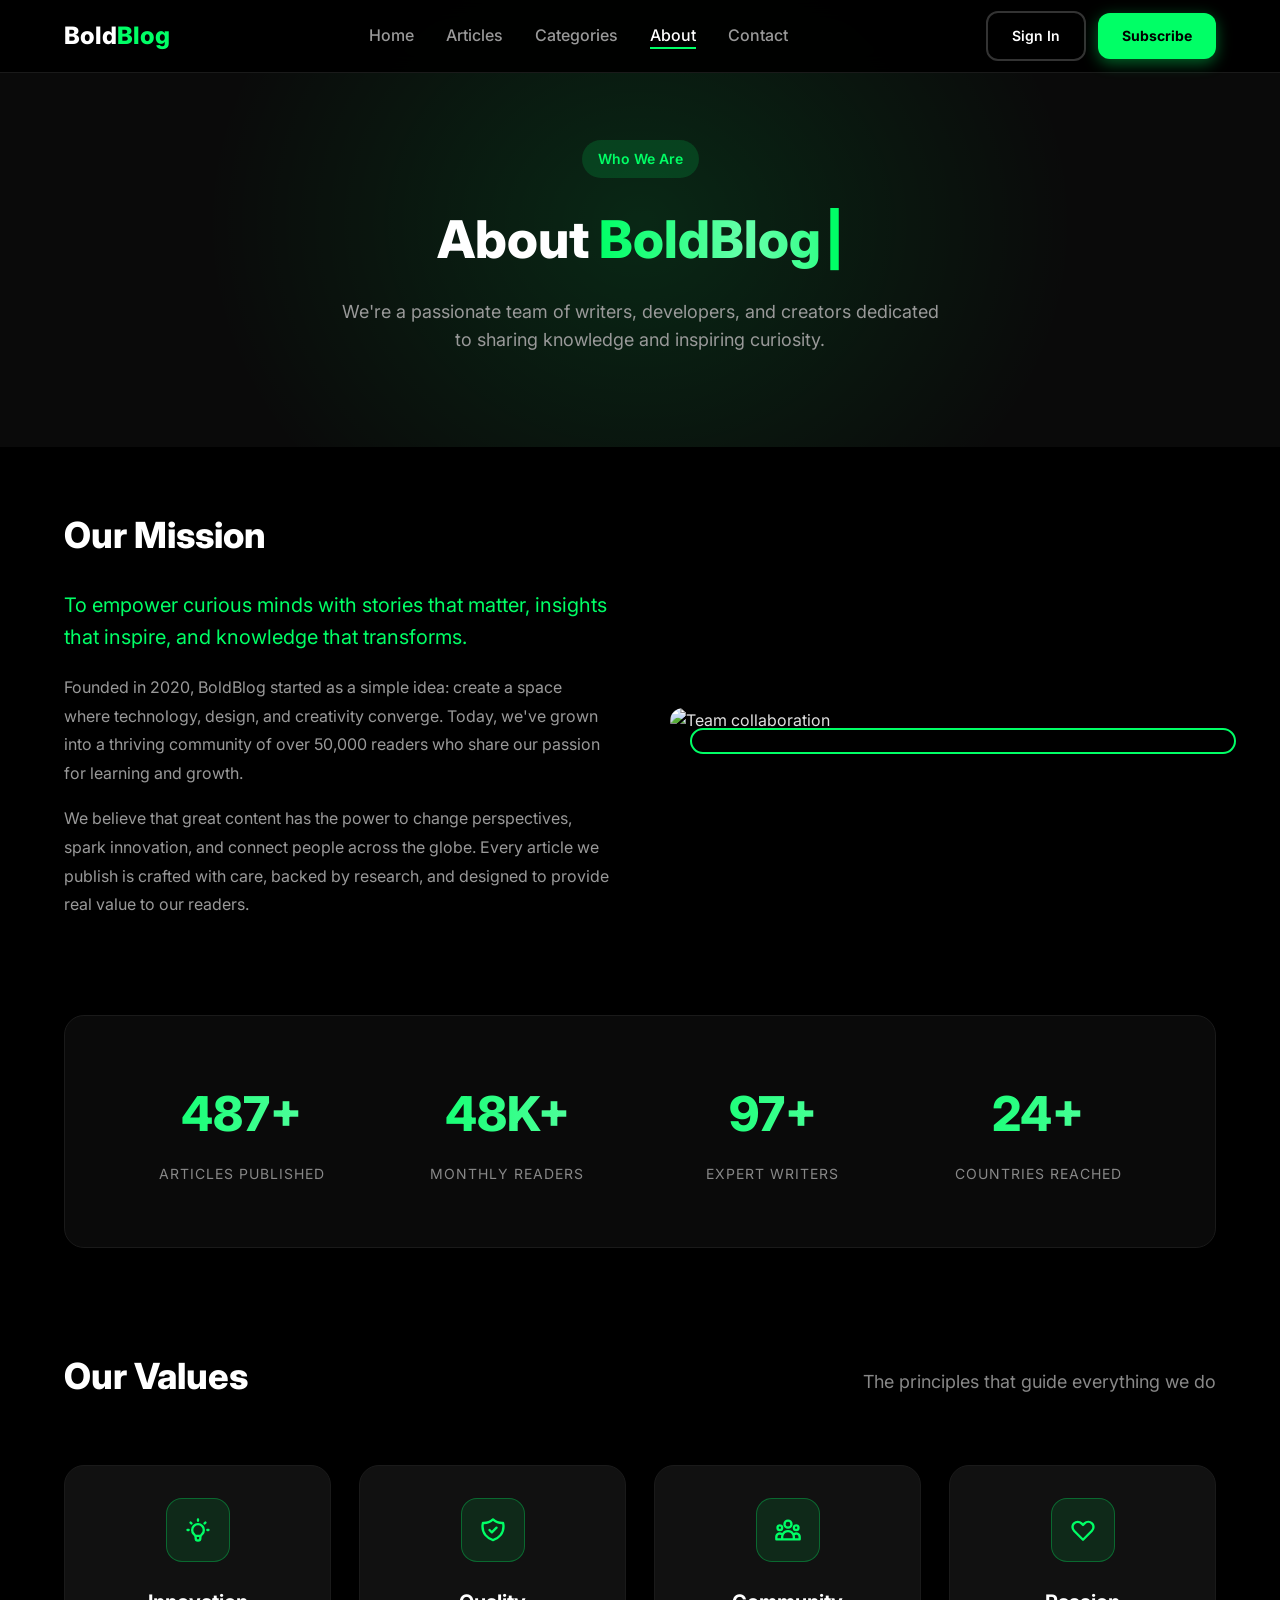
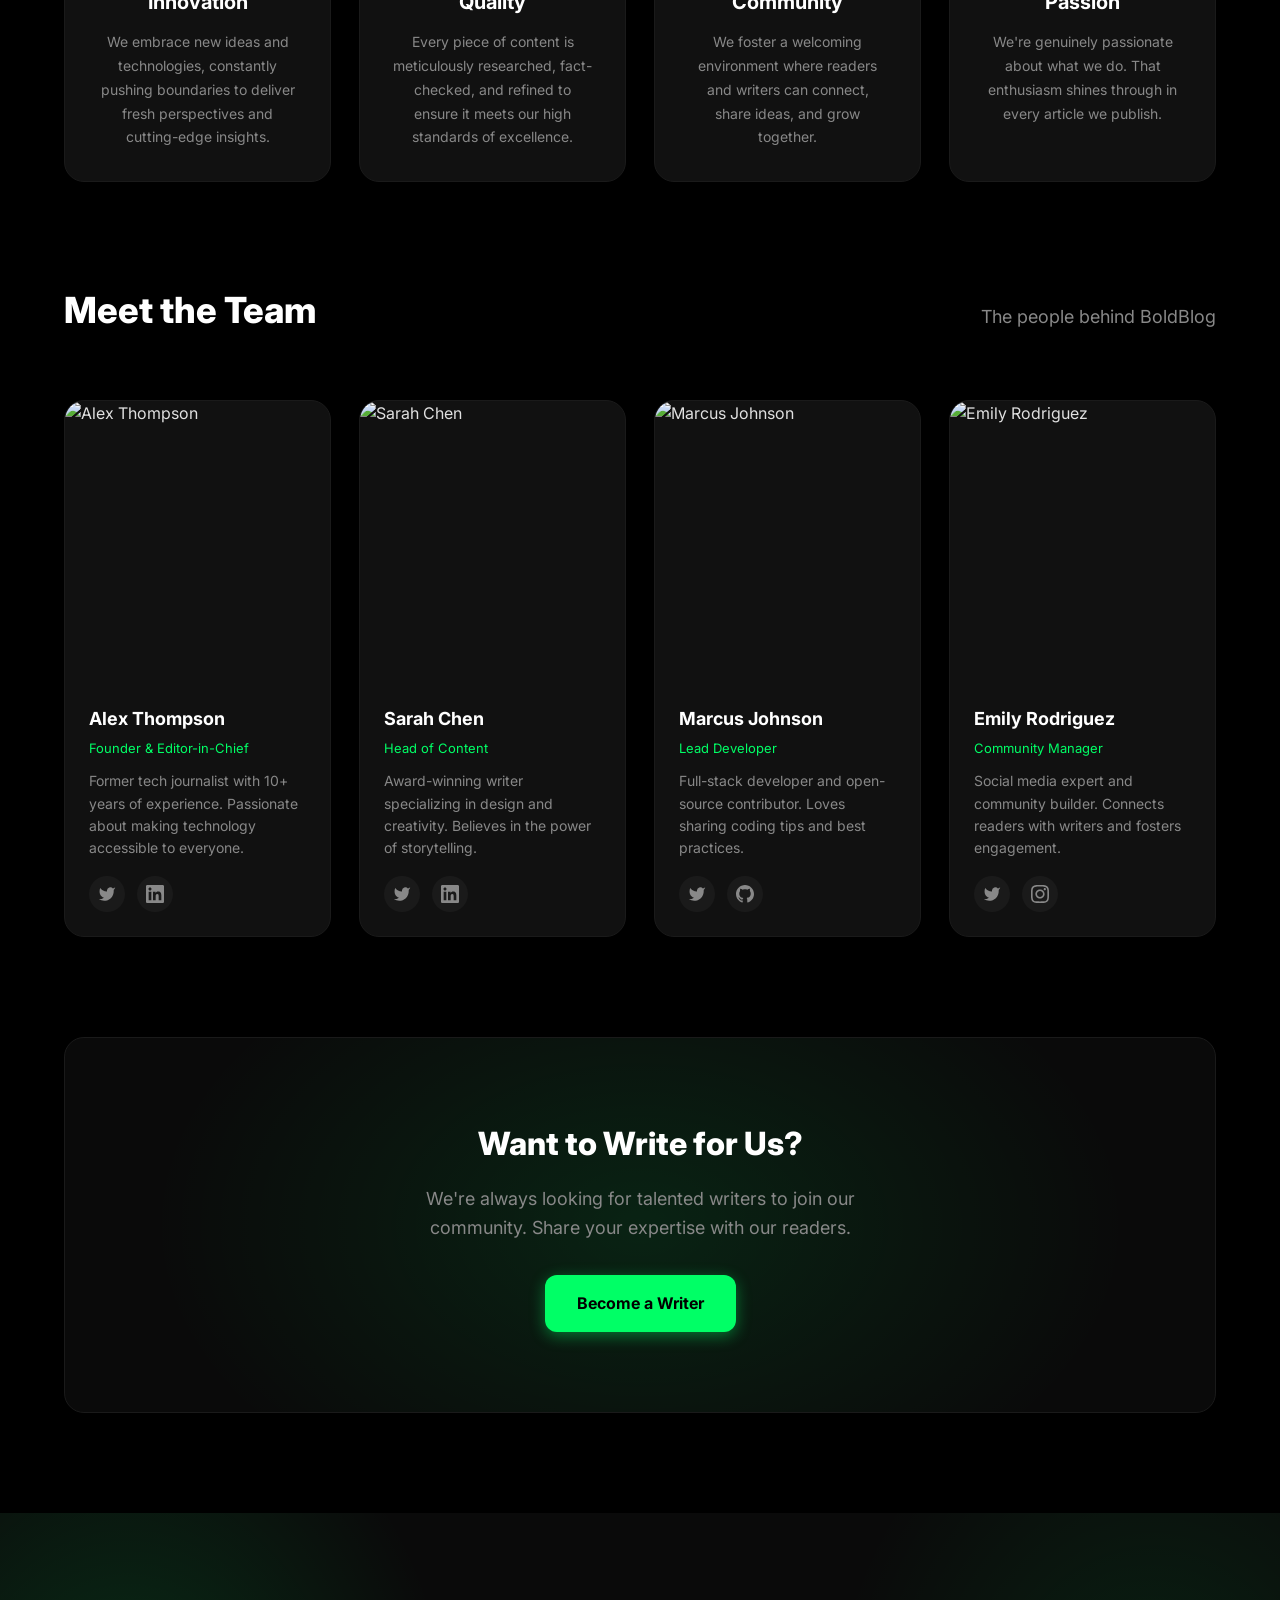
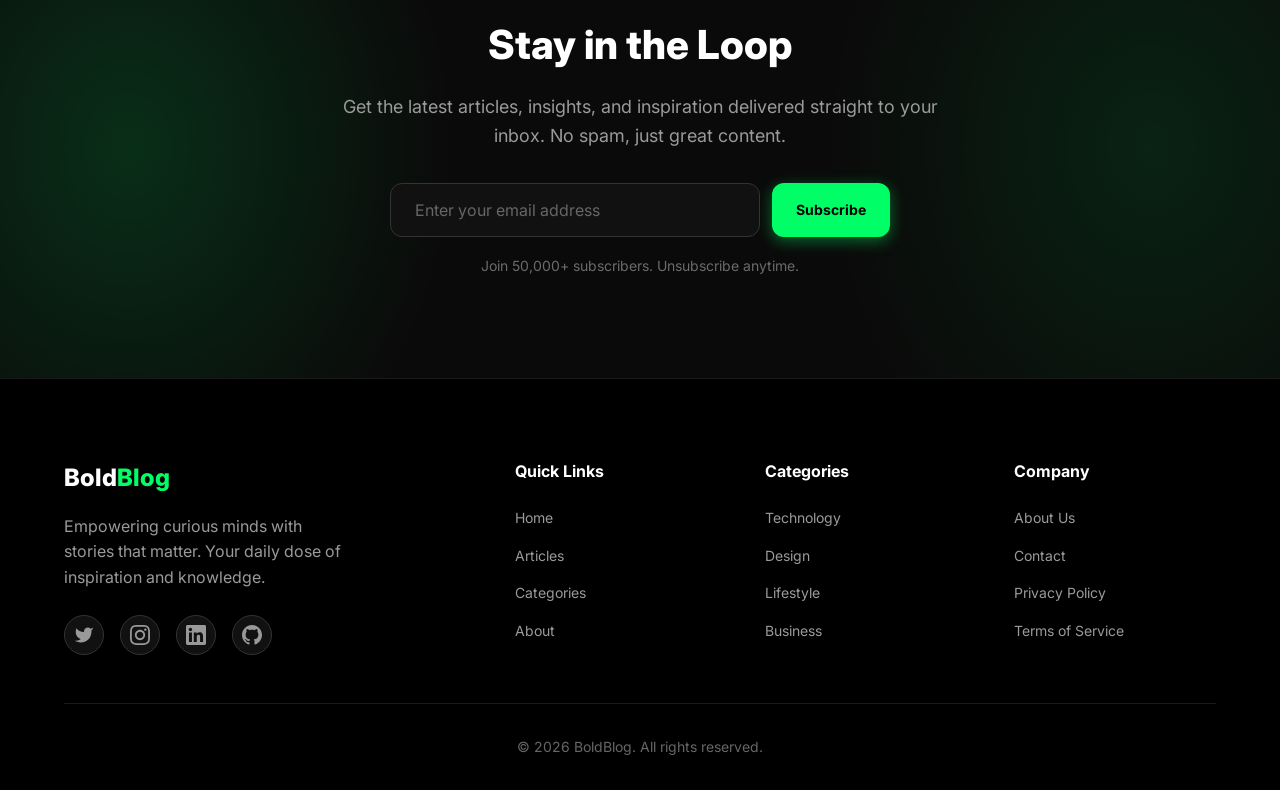
==== about.html @ eb32ea18 "Initial commit — BoldBlog website Co-Authored-By: Claude Sonnet 4.6 <noreply@anthropic.com>" ====
<!DOCTYPE html>
<html lang="en">
<head>
    <meta charset="UTF-8">
    <meta name="viewport" content="width=device-width, initial-scale=1.0">
    <link rel="icon" type="image/svg+xml" href="favicon.svg">
    <title>About Us - BoldBlog</title>
    <link rel="stylesheet" href="styles.css">
    <link href="https://fonts.googleapis.com/css2?family=Inter:wght@400;500;600;700;800&display=swap" rel="stylesheet">
</head>
<body>
    <!-- Navigation -->
    <nav class="navbar">
        <div class="nav-container">
            <a href="index.html" class="logo">Bold<span>Blog</span></a>
            <ul class="nav-links">
                <li><a href="index.html">Home</a></li>
                <li><a href="articles.html">Articles</a></li>
                <li><a href="categories.html">Categories</a></li>
                <li><a href="about.html" class="active">About</a></li>
                <li><a href="contact.html">Contact</a></li>
            </ul>
            <div class="nav-actions">
                <a href="signin.html" class="btn btn-outline">Sign In</a>
                <a href="subscribe.html" class="btn btn-primary">Subscribe</a>
            </div>
            <button class="mobile-menu-btn" aria-label="Toggle menu">
                <span></span>
                <span></span>
                <span></span>
            </button>
        </div>
    </nav>

    <!-- Page Header -->
    <header class="page-header">
        <div class="container">
            <span class="page-tag">Who We Are</span>
            <h1>About <span class="gradient-text">BoldBlog</span></h1>
            <p>We're a passionate team of writers, developers, and creators dedicated to sharing knowledge and inspiring curiosity.</p>
        </div>
    </header>

    <!-- About Section -->
    <section class="about-section">
        <div class="container">
            <!-- Mission Statement -->
            <div class="about-hero">
                <div class="about-hero-content">
                    <h2>Our Mission</h2>
                    <p class="lead">To empower curious minds with stories that matter, insights that inspire, and knowledge that transforms.</p>
                    <p>Founded in 2020, BoldBlog started as a simple idea: create a space where technology, design, and creativity converge. Today, we've grown into a thriving community of over 50,000 readers who share our passion for learning and growth.</p>
                    <p>We believe that great content has the power to change perspectives, spark innovation, and connect people across the globe. Every article we publish is crafted with care, backed by research, and designed to provide real value to our readers.</p>
                </div>
                <div class="about-hero-image">
                    <img src="https://images.unsplash.com/photo-1522071820081-009f0129c71c?w=600" alt="Team collaboration">
                    <div class="image-accent"></div>
                </div>
            </div>

            <!-- Stats -->
            <div class="about-stats">
                <div class="about-stat">
                    <span class="about-stat-number">500+</span>
                    <span class="about-stat-label">Articles Published</span>
                </div>
                <div class="about-stat">
                    <span class="about-stat-number">50K+</span>
                    <span class="about-stat-label">Monthly Readers</span>
                </div>
                <div class="about-stat">
                    <span class="about-stat-number">100+</span>
                    <span class="about-stat-label">Expert Writers</span>
                </div>
                <div class="about-stat">
                    <span class="about-stat-number">25+</span>
                    <span class="about-stat-label">Countries Reached</span>
                </div>
            </div>

            <!-- Values -->
            <div class="values-section">
                <div class="section-header centered">
                    <h2>Our Values</h2>
                    <p>The principles that guide everything we do</p>
                </div>
                <div class="values-grid">
                    <div class="value-card">
                        <div class="value-icon">
                            <svg width="28" height="28" fill="none" stroke="currentColor" viewBox="0 0 24 24">
                                <path stroke-linecap="round" stroke-linejoin="round" stroke-width="2" d="M9.663 17h4.673M12 3v1m6.364 1.636l-.707.707M21 12h-1M4 12H3m3.343-5.657l-.707-.707m2.828 9.9a5 5 0 117.072 0l-.548.547A3.374 3.374 0 0014 18.469V19a2 2 0 11-4 0v-.531c0-.895-.356-1.754-.988-2.386l-.548-.547z"/>
                            </svg>
                        </div>
                        <h3>Innovation</h3>
                        <p>We embrace new ideas and technologies, constantly pushing boundaries to deliver fresh perspectives and cutting-edge insights.</p>
                    </div>
                    <div class="value-card">
                        <div class="value-icon">
                            <svg width="28" height="28" fill="none" stroke="currentColor" viewBox="0 0 24 24">
                                <path stroke-linecap="round" stroke-linejoin="round" stroke-width="2" d="M9 12l2 2 4-4m5.618-4.016A11.955 11.955 0 0112 2.944a11.955 11.955 0 01-8.618 3.04A12.02 12.02 0 003 9c0 5.591 3.824 10.29 9 11.622 5.176-1.332 9-6.03 9-11.622 0-1.042-.133-2.052-.382-3.016z"/>
                            </svg>
                        </div>
                        <h3>Quality</h3>
                        <p>Every piece of content is meticulously researched, fact-checked, and refined to ensure it meets our high standards of excellence.</p>
                    </div>
                    <div class="value-card">
                        <div class="value-icon">
                            <svg width="28" height="28" fill="none" stroke="currentColor" viewBox="0 0 24 24">
                                <path stroke-linecap="round" stroke-linejoin="round" stroke-width="2" d="M17 20h5v-2a3 3 0 00-5.356-1.857M17 20H7m10 0v-2c0-.656-.126-1.283-.356-1.857M7 20H2v-2a3 3 0 015.356-1.857M7 20v-2c0-.656.126-1.283.356-1.857m0 0a5.002 5.002 0 019.288 0M15 7a3 3 0 11-6 0 3 3 0 016 0zm6 3a2 2 0 11-4 0 2 2 0 014 0zM7 10a2 2 0 11-4 0 2 2 0 014 0z"/>
                            </svg>
                        </div>
                        <h3>Community</h3>
                        <p>We foster a welcoming environment where readers and writers can connect, share ideas, and grow together.</p>
                    </div>
                    <div class="value-card">
                        <div class="value-icon">
                            <svg width="28" height="28" fill="none" stroke="currentColor" viewBox="0 0 24 24">
                                <path stroke-linecap="round" stroke-linejoin="round" stroke-width="2" d="M4.318 6.318a4.5 4.5 0 000 6.364L12 20.364l7.682-7.682a4.5 4.5 0 00-6.364-6.364L12 7.636l-1.318-1.318a4.5 4.5 0 00-6.364 0z"/>
                            </svg>
                        </div>
                        <h3>Passion</h3>
                        <p>We're genuinely passionate about what we do. That enthusiasm shines through in every article we publish.</p>
                    </div>
                </div>
            </div>

            <!-- Team Section -->
            <div class="team-section">
                <div class="section-header centered">
                    <h2>Meet the Team</h2>
                    <p>The people behind BoldBlog</p>
                </div>
                <div class="team-grid">
                    <div class="team-card">
                        <div class="team-image">
                            <img src="https://i.pravatar.cc/300?img=11" alt="Alex Thompson">
                        </div>
                        <div class="team-info">
                            <h3>Alex Thompson</h3>
                            <span class="team-role">Founder & Editor-in-Chief</span>
                            <p>Former tech journalist with 10+ years of experience. Passionate about making technology accessible to everyone.</p>
                            <div class="team-social">
                                <a href="#" aria-label="Twitter">
                                    <svg width="18" height="18" fill="currentColor" viewBox="0 0 24 24"><path d="M23 3a10.9 10.9 0 01-3.14 1.53 4.48 4.48 0 00-7.86 3v1A10.66 10.66 0 013 4s-4 9 5 13a11.64 11.64 0 01-7 2c9 5 20 0 20-11.5a4.5 4.5 0 00-.08-.83A7.72 7.72 0 0023 3z"/></svg>
                                </a>
                                <a href="#" aria-label="LinkedIn">
                                    <svg width="18" height="18" fill="currentColor" viewBox="0 0 24 24"><path d="M20.447 20.452h-3.554v-5.569c0-1.328-.027-3.037-1.852-3.037-1.853 0-2.136 1.445-2.136 2.939v5.667H9.351V9h3.414v1.561h.046c.477-.9 1.637-1.85 3.37-1.85 3.601 0 4.267 2.37 4.267 5.455v6.286zM5.337 7.433c-1.144 0-2.063-.926-2.063-2.065 0-1.138.92-2.063 2.063-2.063 1.14 0 2.064.925 2.064 2.063 0 1.139-.925 2.065-2.064 2.065zm1.782 13.019H3.555V9h3.564v11.452zM22.225 0H1.771C.792 0 0 .774 0 1.729v20.542C0 23.227.792 24 1.771 24h20.451C23.2 24 24 23.227 24 22.271V1.729C24 .774 23.2 0 22.222 0h.003z"/></svg>
                                </a>
                            </div>
                        </div>
                    </div>
                    <div class="team-card">
                        <div class="team-image">
                            <img src="https://i.pravatar.cc/300?img=5" alt="Sarah Chen">
                        </div>
                        <div class="team-info">
                            <h3>Sarah Chen</h3>
                            <span class="team-role">Head of Content</span>
                            <p>Award-winning writer specializing in design and creativity. Believes in the power of storytelling.</p>
                            <div class="team-social">
                                <a href="#" aria-label="Twitter">
                                    <svg width="18" height="18" fill="currentColor" viewBox="0 0 24 24"><path d="M23 3a10.9 10.9 0 01-3.14 1.53 4.48 4.48 0 00-7.86 3v1A10.66 10.66 0 013 4s-4 9 5 13a11.64 11.64 0 01-7 2c9 5 20 0 20-11.5a4.5 4.5 0 00-.08-.83A7.72 7.72 0 0023 3z"/></svg>
                                </a>
                                <a href="#" aria-label="LinkedIn">
                                    <svg width="18" height="18" fill="currentColor" viewBox="0 0 24 24"><path d="M20.447 20.452h-3.554v-5.569c0-1.328-.027-3.037-1.852-3.037-1.853 0-2.136 1.445-2.136 2.939v5.667H9.351V9h3.414v1.561h.046c.477-.9 1.637-1.85 3.37-1.85 3.601 0 4.267 2.37 4.267 5.455v6.286zM5.337 7.433c-1.144 0-2.063-.926-2.063-2.065 0-1.138.92-2.063 2.063-2.063 1.14 0 2.064.925 2.064 2.063 0 1.139-.925 2.065-2.064 2.065zm1.782 13.019H3.555V9h3.564v11.452zM22.225 0H1.771C.792 0 0 .774 0 1.729v20.542C0 23.227.792 24 1.771 24h20.451C23.2 24 24 23.227 24 22.271V1.729C24 .774 23.2 0 22.222 0h.003z"/></svg>
                                </a>
                            </div>
                        </div>
                    </div>
                    <div class="team-card">
                        <div class="team-image">
                            <img src="https://i.pravatar.cc/300?img=12" alt="Marcus Johnson">
                        </div>
                        <div class="team-info">
                            <h3>Marcus Johnson</h3>
                            <span class="team-role">Lead Developer</span>
                            <p>Full-stack developer and open-source contributor. Loves sharing coding tips and best practices.</p>
                            <div class="team-social">
                                <a href="#" aria-label="Twitter">
                                    <svg width="18" height="18" fill="currentColor" viewBox="0 0 24 24"><path d="M23 3a10.9 10.9 0 01-3.14 1.53 4.48 4.48 0 00-7.86 3v1A10.66 10.66 0 013 4s-4 9 5 13a11.64 11.64 0 01-7 2c9 5 20 0 20-11.5a4.5 4.5 0 00-.08-.83A7.72 7.72 0 0023 3z"/></svg>
                                </a>
                                <a href="#" aria-label="GitHub">
                                    <svg width="18" height="18" fill="currentColor" viewBox="0 0 24 24"><path d="M12 0c-6.626 0-12 5.373-12 12 0 5.302 3.438 9.8 8.207 11.387.599.111.793-.261.793-.577v-2.234c-3.338.726-4.033-1.416-4.033-1.416-.546-1.387-1.333-1.756-1.333-1.756-1.089-.745.083-.729.083-.729 1.205.084 1.839 1.237 1.839 1.237 1.07 1.834 2.807 1.304 3.492.997.107-.775.418-1.305.762-1.604-2.665-.305-5.467-1.334-5.467-5.931 0-1.311.469-2.381 1.236-3.221-.124-.303-.535-1.524.117-3.176 0 0 1.008-.322 3.301 1.23.957-.266 1.983-.399 3.003-.404 1.02.005 2.047.138 3.006.404 2.291-1.552 3.297-1.23 3.297-1.23.653 1.653.242 2.874.118 3.176.77.84 1.235 1.911 1.235 3.221 0 4.609-2.807 5.624-5.479 5.921.43.372.823 1.102.823 2.222v3.293c0 .319.192.694.801.576 4.765-1.589 8.199-6.086 8.199-11.386 0-6.627-5.373-12-12-12z"/></svg>
                                </a>
                            </div>
                        </div>
                    </div>
                    <div class="team-card">
                        <div class="team-image">
                            <img src="https://i.pravatar.cc/300?img=9" alt="Emily Rodriguez">
                        </div>
                        <div class="team-info">
                            <h3>Emily Rodriguez</h3>
                            <span class="team-role">Community Manager</span>
                            <p>Social media expert and community builder. Connects readers with writers and fosters engagement.</p>
                            <div class="team-social">
                                <a href="#" aria-label="Twitter">
                                    <svg width="18" height="18" fill="currentColor" viewBox="0 0 24 24"><path d="M23 3a10.9 10.9 0 01-3.14 1.53 4.48 4.48 0 00-7.86 3v1A10.66 10.66 0 013 4s-4 9 5 13a11.64 11.64 0 01-7 2c9 5 20 0 20-11.5a4.5 4.5 0 00-.08-.83A7.72 7.72 0 0023 3z"/></svg>
                                </a>
                                <a href="#" aria-label="Instagram">
                                    <svg width="18" height="18" fill="currentColor" viewBox="0 0 24 24"><path d="M12 2.163c3.204 0 3.584.012 4.85.07 3.252.148 4.771 1.691 4.919 4.919.058 1.265.069 1.645.069 4.849 0 3.205-.012 3.584-.069 4.849-.149 3.225-1.664 4.771-4.919 4.919-1.266.058-1.644.07-4.85.07-3.204 0-3.584-.012-4.849-.07-3.26-.149-4.771-1.699-4.919-4.92-.058-1.265-.07-1.644-.07-4.849 0-3.204.013-3.583.07-4.849.149-3.227 1.664-4.771 4.919-4.919 1.266-.057 1.645-.069 4.849-.069zm0-2.163c-3.259 0-3.667.014-4.947.072-4.358.2-6.78 2.618-6.98 6.98-.059 1.281-.073 1.689-.073 4.948 0 3.259.014 3.668.072 4.948.2 4.358 2.618 6.78 6.98 6.98 1.281.058 1.689.072 4.948.072 3.259 0 3.668-.014 4.948-.072 4.354-.2 6.782-2.618 6.979-6.98.059-1.28.073-1.689.073-4.948 0-3.259-.014-3.667-.072-4.947-.196-4.354-2.617-6.78-6.979-6.98-1.281-.059-1.69-.073-4.949-.073zm0 5.838c-3.403 0-6.162 2.759-6.162 6.162s2.759 6.163 6.162 6.163 6.162-2.759 6.162-6.163c0-3.403-2.759-6.162-6.162-6.162zm0 10.162c-2.209 0-4-1.79-4-4 0-2.209 1.791-4 4-4s4 1.791 4 4c0 2.21-1.791 4-4 4zm6.406-11.845c-.796 0-1.441.645-1.441 1.44s.645 1.44 1.441 1.44c.795 0 1.439-.645 1.439-1.44s-.644-1.44-1.439-1.44z"/></svg>
                                </a>
                            </div>
                        </div>
                    </div>
                </div>
            </div>

            <!-- CTA Section -->
            <div class="about-cta">
                <h2>Want to Write for Us?</h2>
                <p>We're always looking for talented writers to join our community. Share your expertise with our readers.</p>
                <a href="#" class="btn btn-primary btn-large">Become a Writer</a>
            </div>
        </div>
    </section>

    <!-- Newsletter Section -->
    <section class="newsletter-section">
        <div class="container">
            <div class="newsletter-content">
                <h2>Stay in the Loop</h2>
                <p>Get the latest articles, insights, and inspiration delivered straight to your inbox. No spam, just great content.</p>
                <form class="newsletter-form" id="newsletter-form">
                    <input type="email" placeholder="Enter your email address" required>
                    <button type="submit" class="btn btn-primary">Subscribe</button>
                </form>
                <span class="newsletter-note">Join 50,000+ subscribers. Unsubscribe anytime.</span>
            </div>
        </div>
    </section>

    <!-- Footer -->
    <footer class="footer">
        <div class="container">
            <div class="footer-grid">
                <div class="footer-brand">
                    <a href="index.html" class="logo">Bold<span>Blog</span></a>
                    <p>Empowering curious minds with stories that matter. Your daily dose of inspiration and knowledge.</p>
                    <div class="social-links">
                        <a href="#" aria-label="Twitter">
                            <svg width="20" height="20" fill="currentColor" viewBox="0 0 24 24"><path d="M23 3a10.9 10.9 0 01-3.14 1.53 4.48 4.48 0 00-7.86 3v1A10.66 10.66 0 013 4s-4 9 5 13a11.64 11.64 0 01-7 2c9 5 20 0 20-11.5a4.5 4.5 0 00-.08-.83A7.72 7.72 0 0023 3z"/></svg>
                        </a>
                        <a href="#" aria-label="Instagram">
                            <svg width="20" height="20" fill="currentColor" viewBox="0 0 24 24"><path d="M12 2.163c3.204 0 3.584.012 4.85.07 3.252.148 4.771 1.691 4.919 4.919.058 1.265.069 1.645.069 4.849 0 3.205-.012 3.584-.069 4.849-.149 3.225-1.664 4.771-4.919 4.919-1.266.058-1.644.07-4.85.07-3.204 0-3.584-.012-4.849-.07-3.26-.149-4.771-1.699-4.919-4.92-.058-1.265-.07-1.644-.07-4.849 0-3.204.013-3.583.07-4.849.149-3.227 1.664-4.771 4.919-4.919 1.266-.057 1.645-.069 4.849-.069zm0-2.163c-3.259 0-3.667.014-4.947.072-4.358.2-6.78 2.618-6.98 6.98-.059 1.281-.073 1.689-.073 4.948 0 3.259.014 3.668.072 4.948.2 4.358 2.618 6.78 6.98 6.98 1.281.058 1.689.072 4.948.072 3.259 0 3.668-.014 4.948-.072 4.354-.2 6.782-2.618 6.979-6.98.059-1.28.073-1.689.073-4.948 0-3.259-.014-3.667-.072-4.947-.196-4.354-2.617-6.78-6.979-6.98-1.281-.059-1.69-.073-4.949-.073zm0 5.838c-3.403 0-6.162 2.759-6.162 6.162s2.759 6.163 6.162 6.163 6.162-2.759 6.162-6.163c0-3.403-2.759-6.162-6.162-6.162zm0 10.162c-2.209 0-4-1.79-4-4 0-2.209 1.791-4 4-4s4 1.791 4 4c0 2.21-1.791 4-4 4zm6.406-11.845c-.796 0-1.441.645-1.441 1.44s.645 1.44 1.441 1.44c.795 0 1.439-.645 1.439-1.44s-.644-1.44-1.439-1.44z"/></svg>
                        </a>
                        <a href="#" aria-label="LinkedIn">
                            <svg width="20" height="20" fill="currentColor" viewBox="0 0 24 24"><path d="M20.447 20.452h-3.554v-5.569c0-1.328-.027-3.037-1.852-3.037-1.853 0-2.136 1.445-2.136 2.939v5.667H9.351V9h3.414v1.561h.046c.477-.9 1.637-1.85 3.37-1.85 3.601 0 4.267 2.37 4.267 5.455v6.286zM5.337 7.433c-1.144 0-2.063-.926-2.063-2.065 0-1.138.92-2.063 2.063-2.063 1.14 0 2.064.925 2.064 2.063 0 1.139-.925 2.065-2.064 2.065zm1.782 13.019H3.555V9h3.564v11.452zM22.225 0H1.771C.792 0 0 .774 0 1.729v20.542C0 23.227.792 24 1.771 24h20.451C23.2 24 24 23.227 24 22.271V1.729C24 .774 23.2 0 22.222 0h.003z"/></svg>
                        </a>
                        <a href="#" aria-label="GitHub">
                            <svg width="20" height="20" fill="currentColor" viewBox="0 0 24 24"><path d="M12 0c-6.626 0-12 5.373-12 12 0 5.302 3.438 9.8 8.207 11.387.599.111.793-.261.793-.577v-2.234c-3.338.726-4.033-1.416-4.033-1.416-.546-1.387-1.333-1.756-1.333-1.756-1.089-.745.083-.729.083-.729 1.205.084 1.839 1.237 1.839 1.237 1.07 1.834 2.807 1.304 3.492.997.107-.775.418-1.305.762-1.604-2.665-.305-5.467-1.334-5.467-5.931 0-1.311.469-2.381 1.236-3.221-.124-.303-.535-1.524.117-3.176 0 0 1.008-.322 3.301 1.23.957-.266 1.983-.399 3.003-.404 1.02.005 2.047.138 3.006.404 2.291-1.552 3.297-1.23 3.297-1.23.653 1.653.242 2.874.118 3.176.77.84 1.235 1.911 1.235 3.221 0 4.609-2.807 5.624-5.479 5.921.43.372.823 1.102.823 2.222v3.293c0 .319.192.694.801.576 4.765-1.589 8.199-6.086 8.199-11.386 0-6.627-5.373-12-12-12z"/></svg>
                        </a>
                    </div>
                </div>
                <div class="footer-links">
                    <h4>Quick Links</h4>
                    <ul>
                        <li><a href="index.html">Home</a></li>
                        <li><a href="articles.html">Articles</a></li>
                        <li><a href="categories.html">Categories</a></li>
                        <li><a href="about.html">About</a></li>
                    </ul>
                </div>
                <div class="footer-links">
                    <h4>Categories</h4>
                    <ul>
                        <li><a href="articles.html?category=technology">Technology</a></li>
                        <li><a href="articles.html?category=design">Design</a></li>
                        <li><a href="articles.html?category=lifestyle">Lifestyle</a></li>
                        <li><a href="articles.html?category=business">Business</a></li>
                    </ul>
                </div>
                <div class="footer-links">
                    <h4>Company</h4>
                    <ul>
                        <li><a href="about.html">About Us</a></li>
                        <li><a href="contact.html">Contact</a></li>
                        <li><a href="#">Privacy Policy</a></li>
                        <li><a href="#">Terms of Service</a></li>
                    </ul>
                </div>
            </div>
            <div class="footer-bottom">
                <p>&copy; 2026 BoldBlog. All rights reserved.</p>
            </div>
        </div>
    </footer>

    <script src="script.js"></script>
</body>
</html>
---- styles.css ----
/* ============================================
   CSS Variables & Reset
   ============================================ */
:root {
    --primary: #00ff66;
    --primary-dark: #00cc52;
    --primary-light: #66ffaa;
    --secondary: #00ff66;
    --accent: #00ff66;
    --dark: #000000;
    --dark-light: #0a0a0a;
    --gray-900: #111111;
    --gray-800: #1a1a1a;
    --gray-700: #2a2a2a;
    --gray-600: #3a3a3a;
    --gray-500: #6b6b6b;
    --gray-400: #9a9a9a;
    --gray-300: #cccccc;
    --gray-200: #e5e5e5;
    --gray-100: #0d0d0d;
    --white: #ffffff;
    --gradient: linear-gradient(135deg, var(--primary) 0%, #00cc52 100%);
    --gradient-text: linear-gradient(135deg, #00ff66 0%, #66ffaa 50%, #00ff66 100%);
    --shadow-sm: 0 1px 2px 0 rgb(0 0 0 / 0.05);
    --shadow: 0 4px 6px -1px rgb(0 0 0 / 0.1);
    --shadow-md: 0 10px 15px -3px rgb(0 0 0 / 0.1);
    --shadow-lg: 0 20px 25px -5px rgb(0 0 0 / 0.1);
    --shadow-xl: 0 25px 50px -12px rgb(0 0 0 / 0.25);
    --radius: 12px;
    --radius-lg: 20px;
    --transition: all 0.3s ease;
}

* {
    margin: 0;
    padding: 0;
    box-sizing: border-box;
}

html {
    scroll-behavior: smooth;
}

body {
    font-family: 'Inter', -apple-system, BlinkMacSystemFont, 'Segoe UI', Roboto, sans-serif;
    background-color: #000000;
    color: #e0e0e0;
    line-height: 1.6;
    overflow-x: hidden;
}

a {
    text-decoration: none;
    color: inherit;
    transition: var(--transition);
}

ul {
    list-style: none;
}

img {
    max-width: 100%;
    height: auto;
    display: block;
}

.container {
    max-width: 1200px;
    margin: 0 auto;
    padding: 0 24px;
}

/* ============================================
   Buttons
   ============================================ */
.btn {
    display: inline-flex;
    align-items: center;
    justify-content: center;
    gap: 8px;
    padding: 12px 24px;
    font-size: 14px;
    font-weight: 600;
    border-radius: var(--radius);
    border: none;
    cursor: pointer;
    transition: var(--transition);
    font-family: inherit;
}

.btn-primary {
    background: #00ff66;
    color: #000000;
    font-weight: 700;
    box-shadow: 0 4px 15px rgba(0, 255, 102, 0.4);
}

.btn-primary:hover {
    transform: translateY(-2px);
    box-shadow: 0 6px 25px rgba(0, 255, 102, 0.6);
    background: #33ff85;
}

.btn-outline {
    background: transparent;
    color: #ffffff;
    border: 2px solid #333333;
}

.btn-outline:hover {
    border-color: #00ff66;
    color: #00ff66;
    background: rgba(0, 255, 102, 0.1);
}

.btn-large {
    padding: 16px 32px;
    font-size: 16px;
}

/* ============================================
   Navigation
   ============================================ */
.navbar {
    position: fixed;
    top: 0;
    left: 0;
    right: 0;
    z-index: 1000;
    background: rgba(0, 0, 0, 0.95);
    backdrop-filter: blur(10px);
    border-bottom: 1px solid #1a1a1a;
    transition: var(--transition);
}

.navbar.scrolled {
    box-shadow: var(--shadow-md);
}

.nav-container {
    max-width: 1200px;
    margin: 0 auto;
    padding: 0 24px;
    display: flex;
    align-items: center;
    justify-content: space-between;
    height: 72px;
}

.logo {
    font-size: 24px;
    font-weight: 800;
    color: #ffffff;
}

.logo span {
    color: #00ff66;
    -webkit-text-fill-color: #00ff66;
}

.nav-links {
    display: flex;
    align-items: center;
    gap: 32px;
}

.nav-links a {
    font-weight: 500;
    color: #999999;
    position: relative;
}

.nav-links a::after {
    content: '';
    position: absolute;
    bottom: -4px;
    left: 0;
    width: 0;
    height: 2px;
    background: #00ff66;
    transition: var(--transition);
}

.nav-links a:hover,
.nav-links a.active {
    color: #ffffff;
}

.nav-links a:hover::after,
.nav-links a.active::after {
    width: 100%;
}

.nav-actions {
    display: flex;
    align-items: center;
    gap: 12px;
}

.mobile-menu-btn {
    display: none;
    flex-direction: column;
    gap: 5px;
    background: none;
    border: none;
    cursor: pointer;
    padding: 5px;
}

.mobile-menu-btn span {
    display: block;
    width: 24px;
    height: 2px;
    background: #ffffff;
    transition: var(--transition);
}

/* ============================================
   Hero Section
   ============================================ */
.hero {
    min-height: 100vh;
    display: flex;
    align-items: center;
    padding: 120px 24px 80px;
    background: #0a0a0a;
    position: relative;
    overflow: hidden;
}

.hero::before {
    content: '';
    position: absolute;
    top: -50%;
    left: -20%;
    width: 60%;
    height: 200%;
    background: radial-gradient(ellipse, rgba(0, 255, 102, 0.15) 0%, transparent 60%);
    pointer-events: none;
}

.hero::after {
    content: '';
    position: absolute;
    bottom: -50%;
    right: -20%;
    width: 60%;
    height: 200%;
    background: radial-gradient(ellipse, rgba(0, 255, 102, 0.1) 0%, transparent 60%);
    pointer-events: none;
}

.hero-content {
    max-width: 600px;
    position: relative;
    z-index: 1;
    margin-left: 5%;
}

.hero-tag {
    display: inline-block;
    padding: 8px 16px;
    background: rgba(0, 255, 102, 0.15);
    color: #00ff66;
    font-size: 14px;
    font-weight: 600;
    border-radius: 50px;
    margin-bottom: 24px;
}

.hero h1 {
    font-size: clamp(40px, 5vw, 60px);
    font-weight: 800;
    line-height: 1.1;
    color: #ffffff;
    margin-bottom: 24px;
    min-height: calc(clamp(40px, 5vw, 60px) * 1.1 * 3);
}

.gradient-text {
    color: #00ff66;
    -webkit-text-fill-color: #00ff66;
}

.hero p {
    font-size: 18px;
    color: #999999;
    margin-bottom: 32px;
    line-height: 1.7;
}

.hero-actions {
    display: flex;
    gap: 16px;
    margin-bottom: 48px;
    flex-wrap: wrap;
}

.hero-stats {
    display: flex;
    gap: 48px;
}

.stat {
    display: flex;
    flex-direction: column;
}

.stat-number {
    font-size: 32px;
    font-weight: 800;
    color: #00ff66;
}

.stat-label {
    font-size: 14px;
    color: #666666;
    font-weight: 500;
}

.hero-visual {
    position: absolute;
    right: 5%;
    top: 50%;
    transform: translateY(-50%);
    width: 400px;
    height: 400px;
}

.floating-card {
    position: absolute;
    background: #111111;
    border: 1px solid #00ff66;
    padding: 20px 28px;
    border-radius: var(--radius-lg);
    box-shadow: 0 0 30px rgba(0, 255, 102, 0.2);
    display: flex;
    align-items: center;
    gap: 12px;
    font-weight: 600;
    color: #ffffff;
    animation: float 6s ease-in-out infinite;
}

.floating-card .card-icon {
    font-size: 24px;
}

.card-1 {
    top: 10%;
    left: 20%;
    animation-delay: 0s;
}

.card-2 {
    top: 45%;
    right: 0;
    animation-delay: 2s;
}

.card-3 {
    bottom: 10%;
    left: 10%;
    animation-delay: 4s;
}

@keyframes float {
    0%, 100% {
        transform: translateY(0);
    }
    50% {
        transform: translateY(-20px);
    }
}

/* ============================================
   Section Styles
   ============================================ */
.section-header {
    display: flex;
    align-items: center;
    justify-content: space-between;
    margin-bottom: 40px;
    flex-wrap: wrap;
    gap: 20px;
}

.section-header h2 {
    font-size: 32px;
    font-weight: 800;
    color: #ffffff;
}

.view-all {
    font-weight: 600;
    color: #00ff66;
    display: flex;
    align-items: center;
    gap: 8px;
}

.view-all:hover {
    gap: 12px;
}

/* ============================================
   Featured Section
   ============================================ */
.featured-section {
    padding: 80px 24px;
    background: #0a0a0a;
}

.featured-post {
    display: grid;
    grid-template-columns: 1fr 1fr;
    gap: 48px;
    align-items: center;
    background: #111111;
    border-radius: var(--radius-lg);
    overflow: hidden;
    border: 1px solid #1a1a1a;
}

.featured-image {
    position: relative;
    height: 100%;
    min-height: 400px;
}

.featured-image img {
    width: 100%;
    height: 100%;
    object-fit: cover;
}

.category-badge {
    position: absolute;
    top: 20px;
    left: 20px;
    padding: 8px 16px;
    background: #00ff66;
    color: #000000;
    font-size: 12px;
    font-weight: 600;
    border-radius: 50px;
    text-transform: uppercase;
    letter-spacing: 0.5px;
}

.featured-content {
    padding: 48px;
    padding-left: 0;
}

.post-meta {
    display: flex;
    align-items: center;
    gap: 16px;
    margin-bottom: 16px;
    flex-wrap: wrap;
}

.post-meta .author {
    display: flex;
    align-items: center;
    gap: 8px;
    font-weight: 500;
    color: #cccccc;
}

.post-meta .author img {
    width: 32px;
    height: 32px;
    border-radius: 50%;
}

.post-meta .date,
.post-meta .read-time {
    font-size: 14px;
    color: #666666;
}

.featured-content h3 {
    font-size: 28px;
    font-weight: 700;
    color: #ffffff;
    margin-bottom: 16px;
    line-height: 1.3;
}

.featured-content p {
    color: #999999;
    margin-bottom: 24px;
    line-height: 1.7;
}

.read-more {
    display: inline-flex;
    align-items: center;
    gap: 8px;
    font-weight: 600;
    color: #00ff66;
}

.read-more:hover {
    gap: 12px;
}

/* ============================================
   Posts Grid
   ============================================ */
.posts-section {
    padding: 80px 24px;
    background: #000000;
}

.filter-tabs {
    display: flex;
    gap: 8px;
    flex-wrap: wrap;
}

.filter-tab {
    padding: 10px 20px;
    font-size: 14px;
    font-weight: 500;
    color: #999999;
    background: #111111;
    border: 1px solid #333333;
    border-radius: 50px;
    cursor: pointer;
    transition: var(--transition);
    font-family: inherit;
}

.filter-tab:hover {
    border-color: #00ff66;
    color: #00ff66;
}

.filter-tab.active {
    background: #00ff66;
    color: #000000;
    border-color: transparent;
}

.posts-grid {
    display: grid;
    grid-template-columns: repeat(auto-fill, minmax(350px, 1fr));
    gap: 32px;
}

.post-card {
    background: #111111;
    border-radius: var(--radius-lg);
    overflow: hidden;
    border: 1px solid #1a1a1a;
    transition: var(--transition);
}

.post-card:hover {
    transform: translateY(-8px);
    border-color: #00ff66;
    box-shadow: 0 0 30px rgba(0, 255, 102, 0.15);
}

.post-image {
    position: relative;
    height: 200px;
    overflow: hidden;
}

.post-image img {
    width: 100%;
    height: 100%;
    object-fit: cover;
    transition: var(--transition);
}

.post-card:hover .post-image img {
    transform: scale(1.05);
}

.post-content {
    padding: 24px;
}

.post-content .post-meta {
    margin-bottom: 12px;
}

.post-content .post-meta .date,
.post-content .post-meta .read-time {
    font-size: 13px;
}

.post-content h3 {
    font-size: 18px;
    font-weight: 700;
    color: #ffffff;
    margin-bottom: 12px;
    line-height: 1.4;
    display: -webkit-box;
    -webkit-line-clamp: 2;
    -webkit-box-orient: vertical;
    overflow: hidden;
}

.post-content p {
    font-size: 14px;
    color: #888888;
    margin-bottom: 16px;
    display: -webkit-box;
    -webkit-line-clamp: 2;
    -webkit-box-orient: vertical;
    overflow: hidden;
}

.author-link {
    display: flex;
    align-items: center;
    gap: 10px;
    font-size: 14px;
    font-weight: 500;
    color: #cccccc;
}

.author-link img {
    width: 28px;
    height: 28px;
    border-radius: 50%;
}

.author-link:hover {
    color: #00ff66;
}

.load-more {
    text-align: center;
    margin-top: 48px;
}

/* ============================================
   Newsletter Section
   ============================================ */
.newsletter-section {
    padding: 100px 24px;
    background: #0a0a0a;
    position: relative;
    overflow: hidden;
}

.newsletter-section::before {
    content: '';
    position: absolute;
    top: -50%;
    left: -20%;
    width: 60%;
    height: 200%;
    background: radial-gradient(ellipse, rgba(0, 255, 102, 0.15) 0%, transparent 60%);
    pointer-events: none;
}

.newsletter-section::after {
    content: '';
    position: absolute;
    bottom: -50%;
    right: -20%;
    width: 60%;
    height: 200%;
    background: radial-gradient(ellipse, rgba(0, 255, 102, 0.1) 0%, transparent 60%);
    pointer-events: none;
}

.newsletter-content {
    max-width: 600px;
    margin: 0 auto;
    text-align: center;
    position: relative;
    z-index: 1;
}

.newsletter-content h2 {
    font-size: 40px;
    font-weight: 800;
    color: var(--white);
    margin-bottom: 16px;
}

.newsletter-content p {
    font-size: 18px;
    color: var(--gray-400);
    margin-bottom: 32px;
}

.newsletter-form {
    display: flex;
    gap: 12px;
    max-width: 500px;
    margin: 0 auto 16px;
}

.newsletter-form input {
    flex: 1;
    padding: 16px 24px;
    font-size: 16px;
    border: 1px solid #333333;
    border-radius: var(--radius);
    background: #111111;
    color: #ffffff;
    font-family: inherit;
    outline: none;
    transition: var(--transition);
}

.newsletter-form input::placeholder {
    color: #666666;
}

.newsletter-form input:focus {
    box-shadow: 0 0 0 2px #00ff66;
    border-color: #00ff66;
}

.newsletter-note {
    font-size: 14px;
    color: var(--gray-500);
}

/* ============================================
   Footer
   ============================================ */
.footer {
    background: #000000;
    border-top: 1px solid #1a1a1a;
    padding: 80px 24px 32px;
}

.footer-grid {
    display: grid;
    grid-template-columns: 2fr 1fr 1fr 1fr;
    gap: 48px;
    margin-bottom: 48px;
}

.footer-brand .logo {
    display: inline-block;
    margin-bottom: 16px;
    color: var(--white);
}

.footer-brand p {
    color: var(--gray-400);
    margin-bottom: 24px;
    max-width: 280px;
}

.social-links {
    display: flex;
    gap: 16px;
}

.social-links a {
    display: flex;
    align-items: center;
    justify-content: center;
    width: 40px;
    height: 40px;
    background: #111111;
    border: 1px solid #333333;
    border-radius: 50%;
    color: #999999;
    transition: var(--transition);
}

.social-links a:hover {
    background: #00ff66;
    border-color: #00ff66;
    color: #000000;
    transform: translateY(-3px);
}

.footer-links h4 {
    font-size: 16px;
    font-weight: 700;
    color: var(--white);
    margin-bottom: 20px;
}

.footer-links ul {
    display: flex;
    flex-direction: column;
    gap: 12px;
}

.footer-links a {
    color: var(--gray-400);
    font-size: 14px;
}

.footer-links a:hover {
    color: var(--white);
}

.footer-bottom {
    padding-top: 32px;
    border-top: 1px solid #1a1a1a;
    text-align: center;
}

.footer-bottom p {
    color: #666666;
    font-size: 14px;
}

/* ============================================
   Responsive Design
   ============================================ */
@media (max-width: 1024px) {
    .hero-visual {
        display: none;
    }

    .hero-content {
        max-width: 100%;
        margin-left: 0;
    }

    .featured-post {
        grid-template-columns: 1fr;
    }

    .featured-content {
        padding: 32px;
    }

    .footer-grid {
        grid-template-columns: 1fr 1fr;
    }
}

@media (max-width: 768px) {
    .nav-links,
    .nav-actions {
        display: none;
    }

    .mobile-menu-btn {
        display: flex;
    }

    .hero {
        min-height: auto;
        padding: 120px 24px 60px;
    }

    .hero h1 {
        font-size: 36px;
        min-height: calc(36px * 1.1 * 3);
    }

    .hero-stats {
        gap: 32px;
    }

    .stat-number {
        font-size: 24px;
    }

    .section-header h2 {
        font-size: 24px;
    }

    .posts-grid {
        grid-template-columns: 1fr;
    }

    .newsletter-form {
        flex-direction: column;
    }

    .newsletter-content h2 {
        font-size: 28px;
    }

    .footer-grid {
        grid-template-columns: 1fr;
        gap: 32px;
    }
}

@media (max-width: 480px) {
    .hero-actions {
        flex-direction: column;
    }

    .hero-actions .btn {
        width: 100%;
    }

    .filter-tabs {
        overflow-x: auto;
        flex-wrap: nowrap;
        padding-bottom: 8px;
    }

    .filter-tab {
        flex-shrink: 0;
    }
}

/* ============================================
   Articles Page Styles
   ============================================ */

/* Page Header */
.page-header {
    padding: 140px 24px 60px;
    background: #0a0a0a;
    text-align: center;
    position: relative;
    overflow: hidden;
}

.page-header::before {
    content: '';
    position: absolute;
    top: -50%;
    left: 50%;
    transform: translateX(-50%);
    width: 80%;
    height: 200%;
    background: radial-gradient(ellipse, rgba(0, 255, 102, 0.12) 0%, transparent 60%);
    pointer-events: none;
}

.page-tag {
    display: inline-block;
    padding: 8px 16px;
    background: rgba(0, 255, 102, 0.15);
    color: #00ff66;
    font-size: 14px;
    font-weight: 600;
    border-radius: 50px;
    margin-bottom: 20px;
}

.page-header h1 {
    font-size: clamp(36px, 5vw, 52px);
    font-weight: 800;
    color: #ffffff;
    margin-bottom: 16px;
    position: relative;
    z-index: 1;
    min-height: calc(clamp(36px, 5vw, 52px) * 1.2);
}

.page-header p {
    font-size: 18px;
    color: #999999;
    max-width: 600px;
    margin: 0 auto 32px;
    position: relative;
    z-index: 1;
}

/* Search Container */
.search-container {
    display: flex;
    max-width: 500px;
    margin: 0 auto;
    position: relative;
    z-index: 1;
}

.search-input {
    flex: 1;
    padding: 16px 24px;
    font-size: 16px;
    border: 1px solid #333333;
    border-radius: var(--radius) 0 0 var(--radius);
    background: #111111;
    color: #ffffff;
    font-family: inherit;
    outline: none;
    transition: var(--transition);
}

.search-input::placeholder {
    color: #666666;
}

.search-input:focus {
    border-color: #00ff66;
    box-shadow: 0 0 0 2px rgba(0, 255, 102, 0.2);
}

.search-btn {
    padding: 16px 24px;
    background: #00ff66;
    color: #000000;
    border: none;
    border-radius: 0 var(--radius) var(--radius) 0;
    cursor: pointer;
    transition: var(--transition);
}

.search-btn:hover {
    background: #33ff85;
}

/* Articles Section */
.articles-section {
    padding: 60px 24px 80px;
    background: #000000;
}

.articles-layout {
    display: block;
    max-width: 1200px;
    margin: 0 auto;
}

/* Sidebar Toggle Button */
.sidebar-toggle {
    position: fixed;
    left: 20px;
    top: 50%;
    transform: translateY(-50%);
    z-index: 1001;
    width: 48px;
    height: 48px;
    background: #111111;
    border: 1px solid #00ff66;
    border-radius: 50%;
    cursor: pointer;
    display: flex;
    align-items: center;
    justify-content: center;
    color: #00ff66;
    transition: background 0.3s ease, color 0.3s ease;
    box-shadow: 0 0 20px rgba(0, 255, 102, 0.3);
}

.sidebar-toggle:hover {
    background: #00ff66;
    color: #000000;
}

.sidebar-toggle svg {
    width: 20px;
    height: 20px;
    transition: var(--transition);
}

.sidebar-toggle.active svg {
    transform: rotate(180deg);
}

/* Sidebar Overlay */
.sidebar-overlay {
    position: fixed;
    top: 0;
    left: 0;
    right: 0;
    bottom: 0;
    background: rgba(0, 0, 0, 0.7);
    backdrop-filter: blur(4px);
    z-index: 1002;
    opacity: 0;
    visibility: hidden;
    transition: var(--transition);
}

.sidebar-overlay.active {
    opacity: 1;
    visibility: visible;
}

/* Sidebar */
.articles-sidebar {
    position: fixed;
    top: 0;
    left: 0;
    width: 320px;
    height: 100vh;
    background: #0a0a0a;
    border-right: 1px solid #1a1a1a;
    z-index: 1003;
    padding: 100px 24px 40px;
    overflow-y: auto;
    transform: translateX(-100%);
    transition: transform 0.4s cubic-bezier(0.4, 0, 0.2, 1);
    display: flex;
    flex-direction: column;
    gap: 32px;
}

.articles-sidebar.active {
    transform: translateX(0);
}

.sidebar-close {
    position: absolute;
    top: 24px;
    right: 24px;
    width: 40px;
    height: 40px;
    background: #111111;
    border: 1px solid #333333;
    border-radius: 50%;
    cursor: pointer;
    display: flex;
    align-items: center;
    justify-content: center;
    color: #999999;
    transition: var(--transition);
}

.sidebar-close:hover {
    border-color: #00ff66;
    color: #00ff66;
}

.sidebar-widget {
    background: #111111;
    border: 1px solid #1a1a1a;
    border-radius: var(--radius-lg);
    padding: 24px;
}

.sidebar-widget h3 {
    font-size: 18px;
    font-weight: 700;
    color: #ffffff;
    margin-bottom: 20px;
    padding-bottom: 12px;
    border-bottom: 1px solid #1a1a1a;
}

/* Category List */
.category-list {
    display: flex;
    flex-direction: column;
    gap: 8px;
}

.category-list a {
    display: flex;
    justify-content: space-between;
    align-items: center;
    padding: 12px 16px;
    border-radius: 8px;
    color: #999999;
    transition: var(--transition);
}

.category-list a:hover,
.category-list a.active {
    background: rgba(0, 255, 102, 0.1);
    color: #00ff66;
}

.category-list .count {
    background: #1a1a1a;
    padding: 4px 10px;
    border-radius: 20px;
    font-size: 12px;
    font-weight: 600;
}

.category-list a.active .count,
.category-list a:hover .count {
    background: #00ff66;
    color: #000000;
}

/* Tags Cloud */
.tags-cloud {
    display: flex;
    flex-wrap: wrap;
    gap: 8px;
}

.tag {
    padding: 8px 14px;
    background: #1a1a1a;
    color: #999999;
    font-size: 13px;
    border-radius: 20px;
    transition: var(--transition);
}

.tag:hover {
    background: #00ff66;
    color: #000000;
}

/* Sidebar Newsletter */
.newsletter-widget p {
    font-size: 14px;
    color: #888888;
    margin-bottom: 16px;
}

.sidebar-newsletter {
    display: flex;
    flex-direction: column;
    gap: 12px;
}

.sidebar-newsletter input {
    padding: 12px 16px;
    font-size: 14px;
    border: 1px solid #333333;
    border-radius: 8px;
    background: #0a0a0a;
    color: #ffffff;
    font-family: inherit;
    outline: none;
}

.sidebar-newsletter input:focus {
    border-color: #00ff66;
}

.sidebar-newsletter .btn {
    width: 100%;
}

/* Articles Content */
.articles-content {
    min-width: 0;
}

.articles-header {
    display: flex;
    justify-content: space-between;
    align-items: center;
    margin-bottom: 32px;
    flex-wrap: wrap;
    gap: 16px;
}

.results-count {
    color: #888888;
    font-size: 14px;
}

.results-count span {
    color: #00ff66;
    font-weight: 600;
}

.sort-dropdown select {
    padding: 10px 16px;
    font-size: 14px;
    border: 1px solid #333333;
    border-radius: 8px;
    background: #111111;
    color: #ffffff;
    font-family: inherit;
    cursor: pointer;
    outline: none;
}

.sort-dropdown select:focus {
    border-color: #00ff66;
}

/* Articles Grid */
.articles-grid {
    display: grid;
    grid-template-columns: repeat(auto-fill, minmax(320px, 1fr));
    gap: 28px;
}

.article-card {
    background: #111111;
    border: 1px solid #1a1a1a;
    border-radius: var(--radius-lg);
    overflow: hidden;
    transition: var(--transition);
}

.article-card:hover {
    border-color: #00ff66;
    transform: translateY(-5px);
    box-shadow: 0 0 30px rgba(0, 255, 102, 0.1);
}

.article-image {
    position: relative;
    height: 180px;
    overflow: hidden;
}

.article-image img {
    width: 100%;
    height: 100%;
    object-fit: cover;
    transition: var(--transition);
}

.article-card:hover .article-image img {
    transform: scale(1.05);
}

.article-content {
    padding: 24px;
}

.article-meta {
    display: flex;
    gap: 16px;
    margin-bottom: 12px;
}

.article-meta .date,
.article-meta .read-time {
    font-size: 13px;
    color: #666666;
}

.article-content h3 {
    font-size: 17px;
    font-weight: 700;
    line-height: 1.4;
    margin-bottom: 12px;
}

.article-content h3 a {
    color: #ffffff;
    transition: var(--transition);
}

.article-content h3 a:hover {
    color: #00ff66;
}

.article-content > p {
    font-size: 14px;
    color: #888888;
    line-height: 1.6;
    margin-bottom: 16px;
    display: -webkit-box;
    -webkit-line-clamp: 2;
    -webkit-box-orient: vertical;
    overflow: hidden;
}

.article-footer {
    display: flex;
    justify-content: space-between;
    align-items: center;
    padding-top: 16px;
    border-top: 1px solid #1a1a1a;
}

.article-footer .author-link {
    display: flex;
    align-items: center;
    gap: 10px;
    font-size: 13px;
    color: #cccccc;
}

.article-footer .author-link img {
    width: 28px;
    height: 28px;
    border-radius: 50%;
}

.article-footer .author-link:hover {
    color: #00ff66;
}

.read-link {
    font-size: 13px;
    font-weight: 600;
    color: #00ff66;
}

.read-link:hover {
    text-decoration: underline;
}

/* Pagination */
.pagination {
    display: flex;
    justify-content: center;
    align-items: center;
    gap: 16px;
    margin-top: 48px;
    flex-wrap: wrap;
}

.pagination-btn {
    display: flex;
    align-items: center;
    gap: 8px;
    padding: 12px 20px;
    font-size: 14px;
    font-weight: 500;
    color: #ffffff;
    background: #111111;
    border: 1px solid #333333;
    border-radius: 8px;
    cursor: pointer;
    transition: var(--transition);
    font-family: inherit;
}

.pagination-btn:hover:not(:disabled) {
    border-color: #00ff66;
    color: #00ff66;
}

.pagination-btn:disabled {
    opacity: 0.4;
    cursor: not-allowed;
}

.pagination-numbers {
    display: flex;
    align-items: center;
    gap: 8px;
}

.page-num {
    width: 40px;
    height: 40px;
    display: flex;
    align-items: center;
    justify-content: center;
    font-size: 14px;
    font-weight: 500;
    color: #999999;
    background: #111111;
    border: 1px solid #333333;
    border-radius: 8px;
    cursor: pointer;
    transition: var(--transition);
    font-family: inherit;
}

.page-num:hover {
    border-color: #00ff66;
    color: #00ff66;
}

.page-num.active {
    background: #00ff66;
    color: #000000;
    border-color: #00ff66;
}

.page-dots {
    color: #666666;
    padding: 0 8px;
}

/* Articles Page Responsive */
@media (max-width: 1024px) {
    .sidebar-toggle {
        left: 16px;
        width: 44px;
        height: 44px;
    }

    .articles-sidebar {
        width: 300px;
    }
}

@media (max-width: 768px) {
    .page-header {
        padding: 120px 24px 40px;
    }

    .page-header h1 {
        font-size: 32px;
        min-height: calc(32px * 1.2);
    }

    .search-container {
        flex-direction: column;
    }

    .search-input {
        border-radius: var(--radius);
    }

    .search-btn {
        border-radius: var(--radius);
        margin-top: 12px;
    }

    .articles-grid {
        grid-template-columns: 1fr;
    }

    .pagination {
        gap: 12px;
    }

    .pagination-btn span {
        display: none;
    }
}

@media (max-width: 480px) {
    .articles-header {
        flex-direction: column;
        align-items: flex-start;
    }

    .pagination-numbers {
        gap: 4px;
    }

    .page-num {
        width: 36px;
        height: 36px;
        font-size: 13px;
    }
}

/* ============================================
   Categories Page Styles
   ============================================ */

.categories-section {
    padding: 60px 24px 100px;
    background: #000000;
}

.categories-grid {
    display: grid;
    grid-template-columns: repeat(auto-fill, minmax(350px, 1fr));
    gap: 32px;
}

.category-card {
    position: relative;
    border-radius: var(--radius-lg);
    overflow: hidden;
    background: #111111;
    border: 1px solid #1a1a1a;
    transition: var(--transition);
    display: block;
}

.category-card:hover {
    transform: translateY(-8px);
    border-color: #00ff66;
    box-shadow: 0 0 40px rgba(0, 255, 102, 0.15);
}

.category-image {
    position: relative;
    height: 180px;
    overflow: hidden;
}

.category-image img {
    width: 100%;
    height: 100%;
    object-fit: cover;
    transition: var(--transition);
}

.category-card:hover .category-image img {
    transform: scale(1.1);
}

.category-overlay {
    position: absolute;
    top: 0;
    left: 0;
    right: 0;
    bottom: 0;
    background: linear-gradient(to bottom, transparent 0%, rgba(0, 0, 0, 0.8) 100%);
}

.category-info {
    padding: 28px;
}

.category-icon {
    width: 56px;
    height: 56px;
    background: rgba(0, 255, 102, 0.1);
    border: 1px solid rgba(0, 255, 102, 0.3);
    border-radius: 14px;
    display: flex;
    align-items: center;
    justify-content: center;
    color: #00ff66;
    margin-bottom: 20px;
    transition: var(--transition);
}

.category-card:hover .category-icon {
    background: #00ff66;
    color: #000000;
    border-color: #00ff66;
}

.category-info h3 {
    font-size: 22px;
    font-weight: 700;
    color: #ffffff;
    margin-bottom: 10px;
}

.category-info p {
    font-size: 14px;
    color: #888888;
    line-height: 1.6;
    margin-bottom: 16px;
}

.article-count {
    display: inline-block;
    padding: 6px 14px;
    background: #1a1a1a;
    color: #00ff66;
    font-size: 13px;
    font-weight: 600;
    border-radius: 20px;
    transition: var(--transition);
}

.category-card:hover .article-count {
    background: rgba(0, 255, 102, 0.15);
}

/* Categories Page Responsive */
@media (max-width: 768px) {
    .categories-grid {
        grid-template-columns: 1fr;
    }

    .category-image {
        height: 150px;
    }

    .category-info {
        padding: 24px;
    }

    .category-info h3 {
        font-size: 20px;
    }
}

@media (max-width: 480px) {
    .categories-section {
        padding: 40px 16px 60px;
    }

    .category-icon {
        width: 48px;
        height: 48px;
    }

    .category-icon svg {
        width: 24px;
        height: 24px;
    }
}

/* ============================================
   About Page Styles
   ============================================ */

.about-section {
    padding: 60px 24px 100px;
    background: #000000;
}

/* About Hero */
.about-hero {
    display: grid;
    grid-template-columns: 1fr 1fr;
    gap: 60px;
    align-items: center;
    margin-bottom: 80px;
}

.about-hero-content h2 {
    font-size: 36px;
    font-weight: 800;
    color: #ffffff;
    margin-bottom: 24px;
}

.about-hero-content .lead {
    font-size: 20px;
    color: #00ff66;
    line-height: 1.6;
    margin-bottom: 20px;
}

.about-hero-content p {
    color: #999999;
    line-height: 1.8;
    margin-bottom: 16px;
}

.about-hero-image {
    position: relative;
}

.about-hero-image img {
    width: 100%;
    border-radius: var(--radius-lg);
    position: relative;
    z-index: 2;
}

.image-accent {
    position: absolute;
    top: 20px;
    left: 20px;
    right: -20px;
    bottom: -20px;
    border: 2px solid #00ff66;
    border-radius: var(--radius-lg);
    z-index: 1;
}

/* About Stats */
.about-stats {
    display: grid;
    grid-template-columns: repeat(4, 1fr);
    gap: 32px;
    padding: 60px;
    background: #0a0a0a;
    border-radius: var(--radius-lg);
    border: 1px solid #1a1a1a;
    margin-bottom: 100px;
}

.about-stat {
    text-align: center;
}

.about-stat-number {
    display: block;
    font-size: 48px;
    font-weight: 800;
    color: #00ff66;
    margin-bottom: 8px;
}

.about-stat-label {
    font-size: 14px;
    color: #888888;
    text-transform: uppercase;
    letter-spacing: 1px;
}

/* Values Section */
.values-section {
    margin-bottom: 100px;
}

.section-header.centered {
    text-align: center;
    margin-bottom: 48px;
}

.section-header.centered h2 {
    font-size: 36px;
    font-weight: 800;
    color: #ffffff;
    margin-bottom: 12px;
}

.section-header.centered p {
    color: #888888;
    font-size: 18px;
}

.values-grid {
    display: grid;
    grid-template-columns: repeat(4, 1fr);
    gap: 28px;
}

.value-card {
    background: #111111;
    border: 1px solid #1a1a1a;
    border-radius: var(--radius-lg);
    padding: 32px;
    text-align: center;
    transition: var(--transition);
}

.value-card:hover {
    border-color: #00ff66;
    transform: translateY(-5px);
}

.value-icon {
    width: 64px;
    height: 64px;
    background: rgba(0, 255, 102, 0.1);
    border: 1px solid rgba(0, 255, 102, 0.3);
    border-radius: 16px;
    display: flex;
    align-items: center;
    justify-content: center;
    color: #00ff66;
    margin: 0 auto 24px;
    transition: var(--transition);
}

.value-card:hover .value-icon {
    background: #00ff66;
    color: #000000;
    border-color: #00ff66;
}

.value-card h3 {
    font-size: 20px;
    font-weight: 700;
    color: #ffffff;
    margin-bottom: 12px;
}

.value-card p {
    font-size: 14px;
    color: #888888;
    line-height: 1.7;
}

/* Team Section */
.team-section {
    margin-bottom: 100px;
}

.team-grid {
    display: grid;
    grid-template-columns: repeat(4, 1fr);
    gap: 28px;
}

.team-card {
    background: #111111;
    border: 1px solid #1a1a1a;
    border-radius: var(--radius-lg);
    overflow: hidden;
    transition: var(--transition);
}

.team-card:hover {
    border-color: #00ff66;
    transform: translateY(-5px);
}

.team-image {
    position: relative;
    height: 280px;
    overflow: hidden;
}

.team-image img {
    width: 100%;
    height: 100%;
    object-fit: cover;
    transition: var(--transition);
}

.team-card:hover .team-image img {
    transform: scale(1.05);
}

.team-info {
    padding: 24px;
}

.team-info h3 {
    font-size: 18px;
    font-weight: 700;
    color: #ffffff;
    margin-bottom: 4px;
}

.team-role {
    display: block;
    font-size: 13px;
    color: #00ff66;
    margin-bottom: 12px;
}

.team-info p {
    font-size: 14px;
    color: #888888;
    line-height: 1.6;
    margin-bottom: 16px;
}

.team-social {
    display: flex;
    gap: 12px;
}

.team-social a {
    width: 36px;
    height: 36px;
    display: flex;
    align-items: center;
    justify-content: center;
    background: #1a1a1a;
    border-radius: 50%;
    color: #888888;
    transition: var(--transition);
}

.team-social a:hover {
    background: #00ff66;
    color: #000000;
}

/* About CTA */
.about-cta {
    text-align: center;
    padding: 80px;
    background: #0a0a0a;
    border-radius: var(--radius-lg);
    border: 1px solid #1a1a1a;
    position: relative;
    overflow: hidden;
}

.about-cta::before {
    content: '';
    position: absolute;
    top: -50%;
    left: 50%;
    transform: translateX(-50%);
    width: 100%;
    height: 200%;
    background: radial-gradient(ellipse, rgba(0, 255, 102, 0.1) 0%, transparent 60%);
    pointer-events: none;
}

.about-cta h2 {
    font-size: 32px;
    font-weight: 800;
    color: #ffffff;
    margin-bottom: 16px;
    position: relative;
    z-index: 1;
}

.about-cta p {
    font-size: 18px;
    color: #888888;
    margin-bottom: 32px;
    max-width: 500px;
    margin-left: auto;
    margin-right: auto;
    position: relative;
    z-index: 1;
}

.about-cta .btn {
    position: relative;
    z-index: 1;
}

/* About Page Responsive */
@media (max-width: 1024px) {
    .about-hero {
        grid-template-columns: 1fr;
        gap: 40px;
    }

    .about-hero-image {
        order: -1;
    }

    .about-stats {
        grid-template-columns: repeat(2, 1fr);
        padding: 40px;
    }

    .values-grid {
        grid-template-columns: repeat(2, 1fr);
    }

    .team-grid {
        grid-template-columns: repeat(2, 1fr);
    }
}

@media (max-width: 768px) {
    .about-hero-content h2 {
        font-size: 28px;
    }

    .about-stats {
        grid-template-columns: 1fr 1fr;
        gap: 24px;
        padding: 32px;
    }

    .about-stat-number {
        font-size: 36px;
    }

    .values-grid {
        grid-template-columns: 1fr;
    }

    .team-grid {
        grid-template-columns: 1fr;
    }

    .team-image {
        height: 240px;
    }

    .about-cta {
        padding: 48px 24px;
    }

    .about-cta h2 {
        font-size: 24px;
    }
}

@media (max-width: 480px) {
    .about-section {
        padding: 40px 16px 60px;
    }

    .about-stats {
        grid-template-columns: 1fr;
    }

    .image-accent {
        display: none;
    }
}

/* ============================================
   Contact Page Styles
   ============================================ */

.contact-section {
    padding: 60px 24px 100px;
    background: #000000;
}

.contact-grid {
    display: grid;
    grid-template-columns: 1.2fr 0.8fr;
    gap: 60px;
    align-items: start;
}

/* Contact Form */
.contact-form-wrapper {
    background: #111111;
    border: 1px solid #1a1a1a;
    border-radius: var(--radius-lg);
    padding: 48px;
}

.contact-form-wrapper h2 {
    font-size: 28px;
    font-weight: 700;
    color: #ffffff;
    margin-bottom: 12px;
}

.contact-form-wrapper > p {
    color: #888888;
    margin-bottom: 32px;
}

.contact-form {
    display: flex;
    flex-direction: column;
    gap: 24px;
}

.form-row {
    display: grid;
    grid-template-columns: 1fr 1fr;
    gap: 24px;
}

.form-group {
    display: flex;
    flex-direction: column;
    gap: 8px;
}

.form-group label {
    font-size: 14px;
    font-weight: 600;
    color: #cccccc;
}

.form-group input,
.form-group select,
.form-group textarea {
    padding: 14px 18px;
    font-size: 15px;
    border: 1px solid #333333;
    border-radius: var(--radius);
    background: #0a0a0a;
    color: #ffffff;
    font-family: inherit;
    outline: none;
    transition: var(--transition);
}

.form-group input::placeholder,
.form-group textarea::placeholder {
    color: #666666;
}

.form-group input:focus,
.form-group select:focus,
.form-group textarea:focus {
    border-color: #00ff66;
    box-shadow: 0 0 0 3px rgba(0, 255, 102, 0.1);
}

.form-group select {
    cursor: pointer;
    appearance: none;
    background-image: url("data:image/svg+xml,%3Csvg xmlns='http://www.w3.org/2000/svg' width='24' height='24' viewBox='0 0 24 24' fill='none' stroke='%23666666' stroke-width='2' stroke-linecap='round' stroke-linejoin='round'%3E%3Cpolyline points='6 9 12 15 18 9'%3E%3C/polyline%3E%3C/svg%3E");
    background-repeat: no-repeat;
    background-position: right 14px center;
    background-size: 18px;
    padding-right: 48px;
}

.form-group textarea {
    resize: vertical;
    min-height: 150px;
}

.contact-form .btn {
    align-self: flex-start;
    margin-top: 8px;
}

/* Contact Info */
.contact-info {
    display: flex;
    flex-direction: column;
    gap: 24px;
}

.info-card {
    background: #111111;
    border: 1px solid #1a1a1a;
    border-radius: var(--radius-lg);
    padding: 28px;
    display: flex;
    gap: 20px;
    transition: var(--transition);
}

.info-card:hover {
    border-color: #00ff66;
}

.info-icon {
    width: 56px;
    height: 56px;
    background: rgba(0, 255, 102, 0.1);
    border: 1px solid rgba(0, 255, 102, 0.3);
    border-radius: 14px;
    display: flex;
    align-items: center;
    justify-content: center;
    color: #00ff66;
    flex-shrink: 0;
}

.info-content h3 {
    font-size: 18px;
    font-weight: 700;
    color: #ffffff;
    margin-bottom: 6px;
}

.info-content p {
    font-size: 14px;
    color: #888888;
    margin-bottom: 8px;
}

.info-content a,
.info-content span {
    font-size: 15px;
    color: #00ff66;
    font-weight: 500;
}

.info-content a:hover {
    text-decoration: underline;
}

.social-card {
    background: #111111;
    border: 1px solid #1a1a1a;
    border-radius: var(--radius-lg);
    padding: 28px;
}

.social-card h3 {
    font-size: 18px;
    font-weight: 700;
    color: #ffffff;
    margin-bottom: 6px;
}

.social-card p {
    font-size: 14px;
    color: #888888;
    margin-bottom: 20px;
}

.social-card .social-links {
    display: flex;
    gap: 12px;
}

.social-card .social-links a {
    width: 44px;
    height: 44px;
}

/* FAQ Section */
.faq-section {
    padding: 80px 24px;
    background: #0a0a0a;
}

.faq-grid {
    display: grid;
    grid-template-columns: repeat(2, 1fr);
    gap: 24px;
    max-width: 900px;
    margin: 0 auto;
}

.faq-item {
    background: #111111;
    border: 1px solid #1a1a1a;
    border-radius: var(--radius-lg);
    padding: 28px;
    transition: var(--transition);
}

.faq-item:hover {
    border-color: #333333;
}

.faq-item h3 {
    font-size: 17px;
    font-weight: 700;
    color: #ffffff;
    margin-bottom: 12px;
}

.faq-item p {
    font-size: 14px;
    color: #888888;
    line-height: 1.7;
}

/* Contact Page Responsive */
@media (max-width: 1024px) {
    .contact-grid {
        grid-template-columns: 1fr;
        gap: 40px;
    }

    .contact-info {
        display: grid;
        grid-template-columns: repeat(2, 1fr);
        gap: 20px;
    }

    .social-card {
        grid-column: span 2;
    }
}

@media (max-width: 768px) {
    .contact-form-wrapper {
        padding: 32px 24px;
    }

    .form-row {
        grid-template-columns: 1fr;
    }

    .contact-info {
        grid-template-columns: 1fr;
    }

    .social-card {
        grid-column: span 1;
    }

    .faq-grid {
        grid-template-columns: 1fr;
    }

    .contact-form .btn {
        width: 100%;
    }
}

@media (max-width: 480px) {
    .contact-section {
        padding: 40px 16px 60px;
    }

    .contact-form-wrapper h2 {
        font-size: 24px;
    }

    .info-card {
        flex-direction: column;
        text-align: center;
    }

    .info-icon {
        margin: 0 auto;
    }
}

/* ============================================
   Animations & Keyframes
   ============================================ */

/* Fade In Animations */
@keyframes fadeIn {
    from {
        opacity: 0;
    }
    to {
        opacity: 1;
    }
}

@keyframes fadeInUp {
    from {
        opacity: 0;
        transform: translateY(40px);
    }
    to {
        opacity: 1;
        transform: translateY(0);
    }
}

@keyframes fadeInDown {
    from {
        opacity: 0;
        transform: translateY(-40px);
    }
    to {
        opacity: 1;
        transform: translateY(0);
    }
}

@keyframes fadeInLeft {
    from {
        opacity: 0;
        transform: translateX(-40px);
    }
    to {
        opacity: 1;
        transform: translateX(0);
    }
}

@keyframes fadeInRight {
    from {
        opacity: 0;
        transform: translateX(40px);
    }
    to {
        opacity: 1;
        transform: translateX(0);
    }
}

/* Scale Animations */
@keyframes scaleIn {
    from {
        opacity: 0;
        transform: scale(0.8);
    }
    to {
        opacity: 1;
        transform: scale(1);
    }
}

@keyframes popIn {
    0% {
        opacity: 0;
        transform: scale(0.5);
    }
    70% {
        transform: scale(1.05);
    }
    100% {
        opacity: 1;
        transform: scale(1);
    }
}

/* Glow Pulse Animation */
@keyframes glowPulse {
    0%, 100% {
        box-shadow: 0 4px 15px rgba(0, 255, 102, 0.4);
    }
    50% {
        box-shadow: 0 4px 30px rgba(0, 255, 102, 0.7);
    }
}

/* Text Shimmer Animation */
@keyframes textShimmer {
    0% {
        background-position: -200% center;
    }
    100% {
        background-position: 200% center;
    }
}

/* Slide In Animations */
@keyframes slideInLeft {
    from {
        transform: translateX(-100%);
        opacity: 0;
    }
    to {
        transform: translateX(0);
        opacity: 1;
    }
}

@keyframes slideInRight {
    from {
        transform: translateX(100%);
        opacity: 0;
    }
    to {
        transform: translateX(0);
        opacity: 1;
    }
}

/* Bounce Animation */
@keyframes bounce {
    0%, 20%, 50%, 80%, 100% {
        transform: translateY(0);
    }
    40% {
        transform: translateY(-20px);
    }
    60% {
        transform: translateY(-10px);
    }
}

/* Pulse Animation */
@keyframes pulse {
    0% {
        transform: scale(1);
    }
    50% {
        transform: scale(1.05);
    }
    100% {
        transform: scale(1);
    }
}

/* Border Glow Animation */
@keyframes borderGlow {
    0%, 100% {
        border-color: rgba(0, 255, 102, 0.3);
    }
    50% {
        border-color: rgba(0, 255, 102, 1);
    }
}

/* Rotate Animation */
@keyframes rotate {
    from {
        transform: rotate(0deg);
    }
    to {
        transform: rotate(360deg);
    }
}

/* Gradient Shift Animation */
@keyframes gradientShift {
    0% {
        background-position: 0% 50%;
    }
    50% {
        background-position: 100% 50%;
    }
    100% {
        background-position: 0% 50%;
    }
}

/* Animation Classes */
.animate-fade-in {
    animation: fadeIn 0.8s ease forwards;
}

.animate-fade-in-up {
    opacity: 0;
    animation: fadeInUp 0.8s ease forwards;
}

.animate-fade-in-down {
    opacity: 0;
    animation: fadeInDown 0.8s ease forwards;
}

.animate-fade-in-left {
    opacity: 0;
    animation: fadeInLeft 0.8s ease forwards;
}

.animate-fade-in-right {
    opacity: 0;
    animation: fadeInRight 0.8s ease forwards;
}

.animate-scale-in {
    opacity: 0;
    animation: scaleIn 0.6s ease forwards;
}

.animate-pop-in {
    opacity: 0;
    animation: popIn 0.5s cubic-bezier(0.68, -0.55, 0.265, 1.55) forwards;
}

/* Animation Delay Classes */
.delay-100 { animation-delay: 0.1s; }
.delay-200 { animation-delay: 0.2s; }
.delay-300 { animation-delay: 0.3s; }
.delay-400 { animation-delay: 0.4s; }
.delay-500 { animation-delay: 0.5s; }
.delay-600 { animation-delay: 0.6s; }
.delay-700 { animation-delay: 0.7s; }
.delay-800 { animation-delay: 0.8s; }

/* Hero Animations */
.hero-tag {
    animation: fadeInDown 0.6s ease forwards;
}

.hero h1 {
}

.hero p {
    animation: fadeInUp 0.8s ease 0.4s forwards;
    opacity: 0;
}

.hero-actions {
    animation: fadeInUp 0.8s ease 0.6s forwards;
    opacity: 0;
}

.hero-stats {
    animation: fadeInUp 0.8s ease 0.8s forwards;
    opacity: 0;
}

/* Stat Number Counter Animation */
.stat-number {
    animation: fadeIn 0.5s ease forwards, pulse 2s ease-in-out 1s;
}

/* Button Glow Animation on Hover */
.btn-primary:hover {
    animation: glowPulse 1.5s ease-in-out infinite;
}

/* Gradient Text Shimmer */
.gradient-text {
    background: linear-gradient(90deg, #00ff66, #66ffaa, #00ff66, #00cc52);
    background-size: 200% auto;
    -webkit-background-clip: text;
    background-clip: text;
    -webkit-text-fill-color: transparent;
    animation: textShimmer 4s linear infinite;
}

/* Card Hover Enhancements */
.post-card,
.article-card,
.category-card,
.value-card,
.team-card {
    transition: transform 0.4s cubic-bezier(0.175, 0.885, 0.32, 1.275),
                border-color 0.3s ease,
                box-shadow 0.3s ease;
}

/* Floating Card Enhanced Animation */
.floating-card {
    animation: float 6s ease-in-out infinite, borderGlow 3s ease-in-out infinite;
}

/* Page Header Animations */
.page-tag {
    animation: popIn 0.6s cubic-bezier(0.68, -0.55, 0.265, 1.55) forwards;
}

.page-header h1 {
    animation: fadeInUp 0.8s ease 0.2s forwards;
    opacity: 0;
}

.page-header p {
    animation: fadeInUp 0.8s ease 0.4s forwards;
    opacity: 0;
}

.search-container {
    animation: fadeInUp 0.8s ease 0.6s forwards;
    opacity: 0;
}

/* Social Links Hover Animation */
.social-links a:hover {
    animation: bounce 0.6s ease;
}

/* Team Social Links Hover */
.team-social a:hover {
    animation: popIn 0.3s ease;
}

/* Category Icon Hover Animation */
.category-card:hover .category-icon,
.value-card:hover .value-icon {
    animation: pulse 0.4s ease;
}

/* Image Accent Animation */
.image-accent {
    animation: borderGlow 3s ease-in-out infinite;
}

/* About Stats Animation */
.about-stat-number {
    background: linear-gradient(90deg, #00ff66, #66ffaa, #00ff66);
    background-size: 200% auto;
    -webkit-background-clip: text;
    background-clip: text;
    -webkit-text-fill-color: transparent;
    animation: textShimmer 3s linear infinite;
}

/* Newsletter Section Animation */
.newsletter-content h2 {
    animation: fadeInUp 0.8s ease forwards;
}

/* Sidebar Toggle - no animations for stability */

/* Filter Tab Active Animation */
.filter-tab.active {
    animation: popIn 0.3s ease;
}

/* Pagination Hover Effects */
.page-num:hover,
.pagination-btn:hover:not(:disabled) {
    animation: pulse 0.3s ease;
}

/* Scroll Reveal Animations */
/* Prevent reveal from conflicting with elements that have their own CSS entrance animations */
.hero .reveal, .hero .reveal-left, .hero .reveal-right, .hero .reveal-scale,
.page-header .reveal, .page-header .reveal-left, .page-header .reveal-right,
.auth-section .reveal, .auth-section .reveal-left, .auth-section .reveal-right {
    opacity: 1;
    transform: none;
}

.reveal {
    opacity: 0;
    transform: translateY(40px);
    transition: opacity 0.8s ease, transform 0.8s ease;
}

.reveal.active {
    opacity: 1;
    transform: translateY(0);
}

.reveal-left {
    opacity: 0;
    transform: translateX(-40px);
    transition: opacity 0.8s ease, transform 0.8s ease;
}

.reveal-left.active {
    opacity: 1;
    transform: translateX(0);
}

.reveal-right {
    opacity: 0;
    transform: translateX(40px);
    transition: opacity 0.8s ease, transform 0.8s ease;
}

.reveal-right.active {
    opacity: 1;
    transform: translateX(0);
}

.reveal-scale {
    opacity: 0;
    transform: scale(0.8);
    transition: opacity 0.6s ease, transform 0.6s ease;
}

.reveal-scale.active {
    opacity: 1;
    transform: scale(1);
}

/* Staggered Animation for Grid Items */
.stagger-item {
    opacity: 0;
    transform: translateY(30px);
    transition: opacity 0.5s ease, transform 0.5s ease;
}

.stagger-item.active {
    opacity: 1;
    transform: translateY(0);
}

/* Link Underline Animation */
.nav-links a::after,
.read-more::after,
.view-all::after {
    transition: width 0.3s cubic-bezier(0.65, 0, 0.35, 1);
}

/* Input Focus Animation */
.newsletter-form input:focus,
.search-input:focus,
.sidebar-newsletter input:focus {
    animation: borderGlow 1s ease-in-out infinite;
}

/* Logo Animation */
.logo span {
    display: inline-block;
    transition: transform 0.3s ease;
}

.logo:hover span {
    animation: bounce 0.6s ease;
}

/* Reduce motion for users who prefer it */
@media (prefers-reduced-motion: reduce) {
    *,
    *::before,
    *::after {
        animation-duration: 0.01ms !important;
        animation-iteration-count: 1 !important;
        transition-duration: 0.01ms !important;
    }
}

/* ============================================
   Auth Page Styles
   ============================================ */
.auth-section {
    padding: 120px 24px 100px;
    background: #000000;
    min-height: 100vh;
    display: flex;
    align-items: center;
    justify-content: center;
    position: relative;
    overflow: hidden;
}

.auth-background {
    position: absolute;
    top: 0;
    left: 0;
    width: 100%;
    height: 100%;
    background: radial-gradient(circle at 50% 50%, rgba(0, 255, 102, 0.05) 0%, transparent 50%);
    pointer-events: none;
}

.auth-wrapper {
    width: 100%;
    max-width: 440px;
    background: #111111;
    border: 1px solid #1a1a1a;
    border-radius: var(--radius-lg);
    padding: 40px;
    position: relative;
    z-index: 1;
    box-shadow: var(--shadow-xl);
}

.auth-header {
    text-align: center;
    margin-bottom: 32px;
}

.auth-header h1 {
    font-size: 28px;
    font-weight: 800;
    color: #ffffff;
    margin-bottom: 8px;
    min-height: calc(28px * 1.2);
}

.auth-header p {
    color: #888888;
    font-size: 15px;
}

.auth-tabs {
    display: flex;
    background: #0a0a0a;
    padding: 4px;
    border-radius: var(--radius);
    margin-bottom: 32px;
    border: 1px solid #1a1a1a;
}

.auth-tab {
    flex: 1;
    padding: 10px;
    background: transparent;
    border: none;
    color: #888888;
    font-weight: 600;
    font-size: 14px;
    border-radius: 8px;
    cursor: pointer;
    transition: var(--transition);
}

.auth-tab.active {
    background: #1a1a1a;
    color: #ffffff;
    box-shadow: var(--shadow-sm);
}

.auth-form {
    display: none;
    flex-direction: column;
    gap: 20px;
    animation: fadeIn 0.4s ease;
}

.auth-form.active {
    display: flex;
}

.form-options {
    display: flex;
    justify-content: space-between;
    align-items: center;
    font-size: 13px;
}

.checkbox-label {
    display: flex;
    align-items: center;
    gap: 8px;
    color: #888888;
    cursor: pointer;
}

.forgot-password {
    color: #00ff66;
    font-weight: 500;
}

.auth-separator {
    display: flex;
    align-items: center;
    text-align: center;
    margin: 24px 0;
    color: #666666;
    font-size: 13px;
}

.auth-separator::before,
.auth-separator::after {
    content: '';
    flex: 1;
    border-bottom: 1px solid #1a1a1a;
}

.auth-separator::before { margin-right: 16px; }
.auth-separator::after { margin-left: 16px; }

.social-auth {
    display: grid;
    grid-template-columns: 1fr 1fr;
    gap: 16px;
}

.social-auth-btn {
    display: flex;
    align-items: center;
    justify-content: center;
    gap: 10px;
    padding: 12px;
    background: #0a0a0a;
    border: 1px solid #333333;
    border-radius: var(--radius);
    color: #ffffff;
    font-weight: 500;
    font-size: 14px;
    cursor: pointer;
    transition: var(--transition);
    font-family: inherit;
}

.social-auth-btn:hover {
    background: #1a1a1a;
    border-color: #666666;
    transform: translateY(-2px);
}

/* ============================================
   Pricing Page Styles
   ============================================ */
.pricing-section {
    padding: 60px 24px 120px;
    background: #000000;
}

.pricing-grid {
    display: grid;
    grid-template-columns: repeat(auto-fit, minmax(300px, 1fr));
    gap: 32px;
    max-width: 1100px;
    margin: 0 auto;
    align-items: start;
}

.pricing-card {
    background: #111111;
    border: 1px solid #1a1a1a;
    border-radius: var(--radius-lg);
    padding: 40px;
    display: flex;
    flex-direction: column;
    position: relative;
    transition: var(--transition);
}

.pricing-card:hover {
    transform: translateY(-8px);
    border-color: #333333;
}

.pricing-card.featured {
    border-color: #00ff66;
    background: rgba(0, 255, 102, 0.02);
    box-shadow: 0 0 40px rgba(0, 255, 102, 0.05);
    transform: scale(1.05);
    z-index: 2;
}

.pricing-card.featured:hover {
    transform: scale(1.05) translateY(-8px);
    box-shadow: 0 0 50px rgba(0, 255, 102, 0.1);
}

.popular-badge {
    position: absolute;
    top: -12px;
    left: 50%;
    transform: translateX(-50%);
    background: #00ff66;
    color: #000000;
    font-size: 12px;
    font-weight: 700;
    padding: 4px 12px;
    border-radius: 20px;
    text-transform: uppercase;
    letter-spacing: 0.5px;
}

.card-header {
    text-align: center;
    margin-bottom: 32px;
    padding-bottom: 32px;
    border-bottom: 1px solid #1a1a1a;
}

.pricing-card h3 {
    font-size: 20px;
    color: #ffffff;
    margin-bottom: 16px;
}

.price {
    font-size: 48px;
    font-weight: 800;
    color: #ffffff;
    margin-bottom: 16px;
    display: flex;
    align-items: baseline;
    justify-content: center;
    gap: 4px;
}

.price span {
    font-size: 16px;
    color: #666666;
    font-weight: 500;
}

.card-header p {
    color: #888888;
    font-size: 14px;
}

.features-list {
    margin-bottom: 40px;
    display: flex;
    flex-direction: column;
    gap: 16px;
}

.features-list li {
    display: flex;
    align-items: center;
    gap: 12px;
    color: #cccccc;
    font-size: 14px;
}

.features-list li svg {
    color: #00ff66;
    flex-shrink: 0;
}

@media (max-width: 1024px) {
    .pricing-card.featured {
        transform: scale(1);
    }
    .pricing-card.featured:hover {
        transform: translateY(-8px);
    }
}

/* ============================================
   Typewriter Effect
   ============================================ */
.typing-cursor::after {
    content: '|';
    display: inline-block;
    margin-left: 4px;
    color: #00ff66;
    animation: blink 1s step-end infinite;
}

@keyframes blink {
    0%, 100% { opacity: 1; }
    50% { opacity: 0; }
}
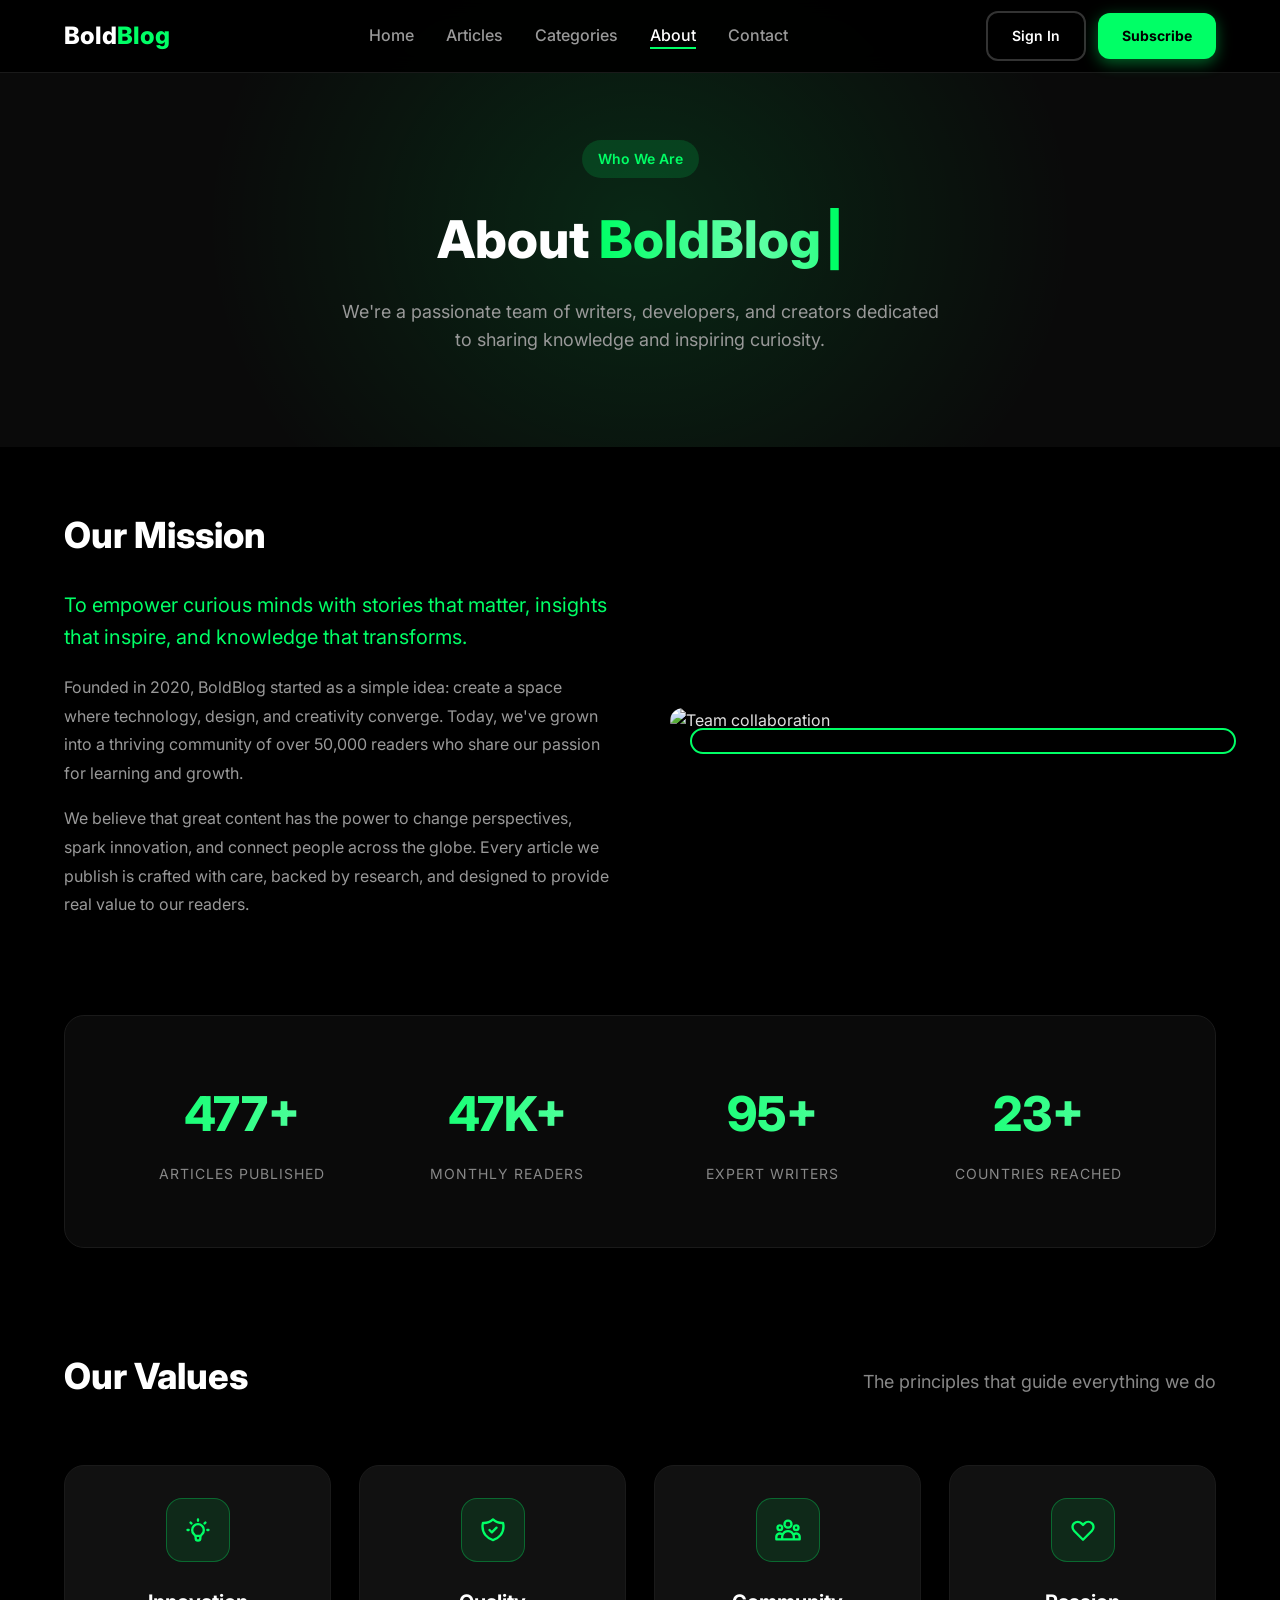
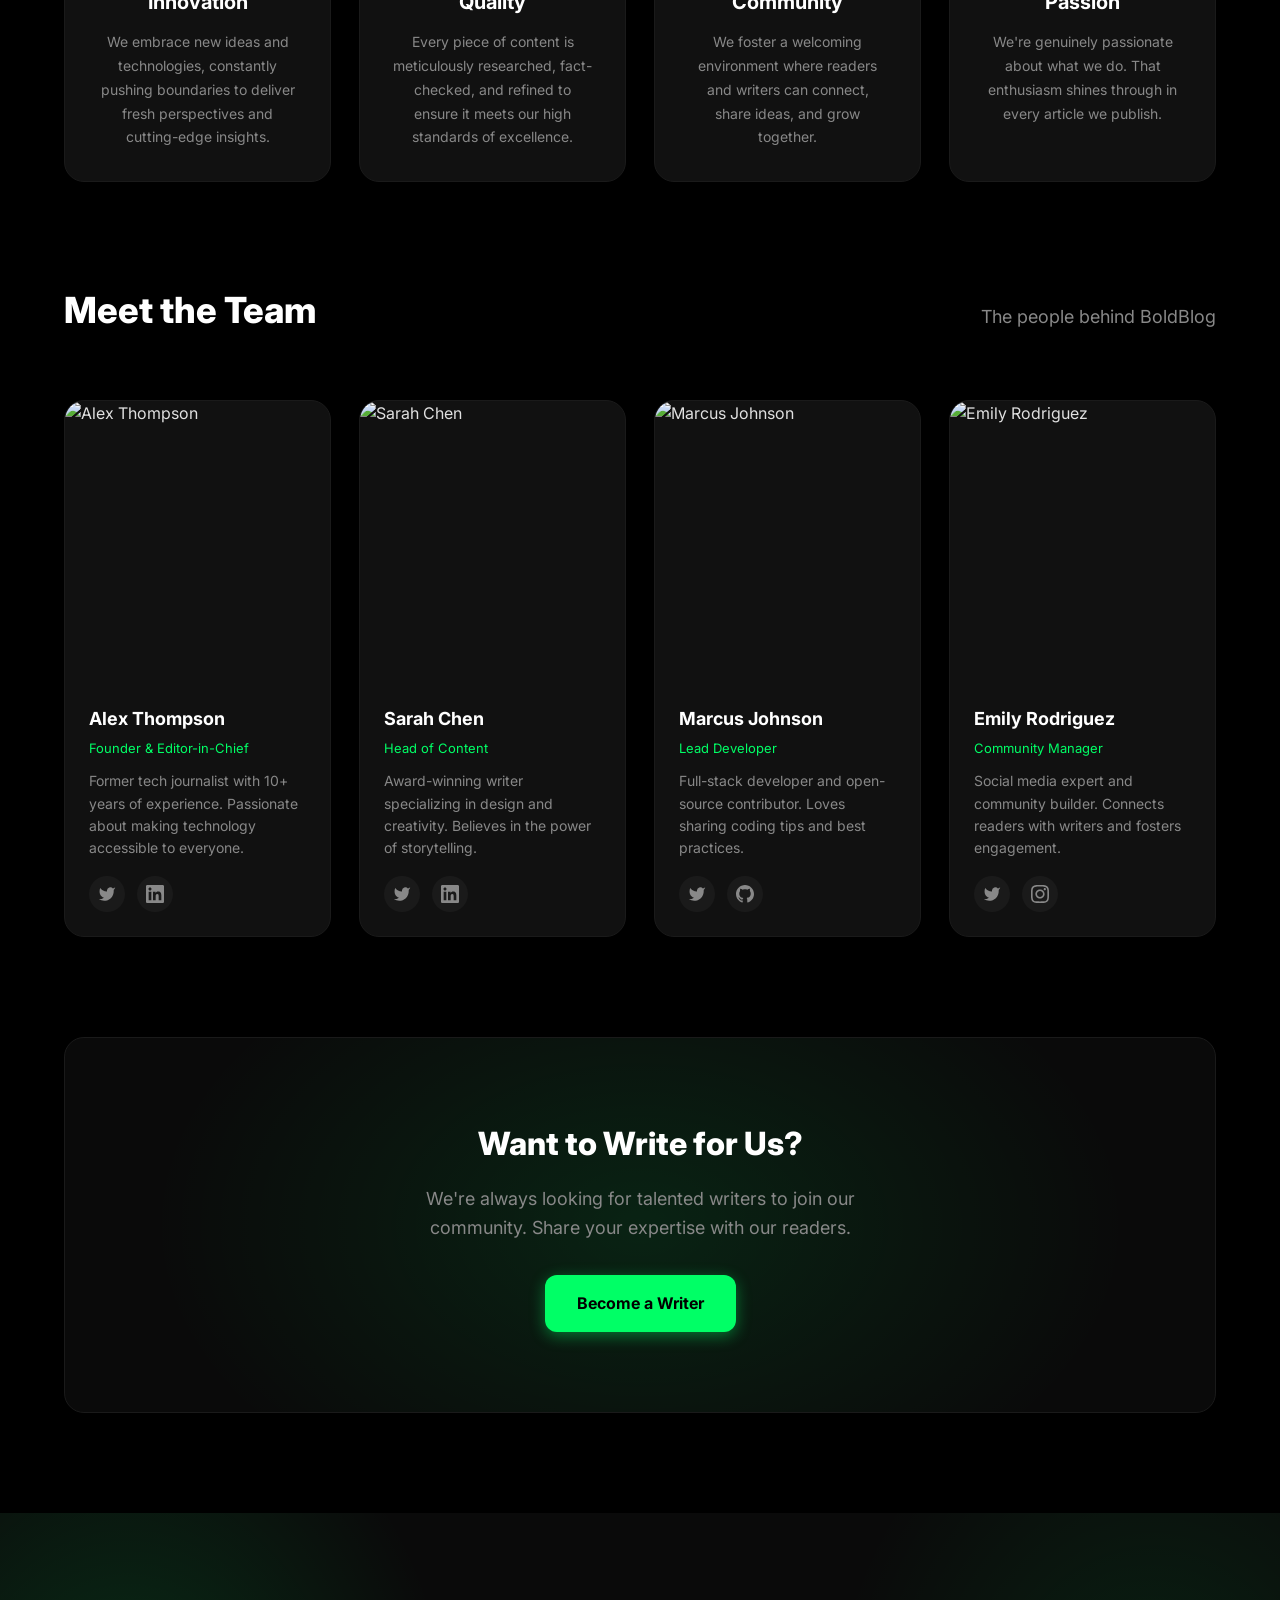
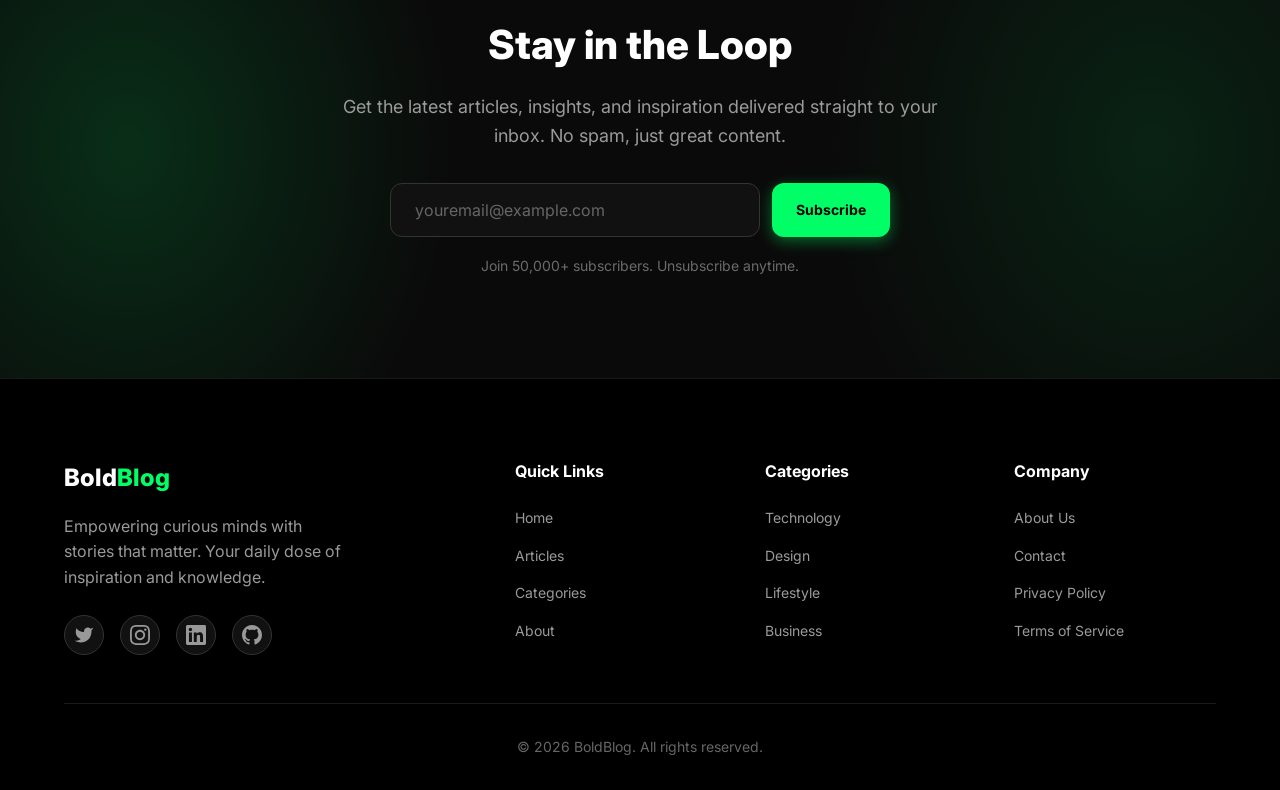
==== commit 71f119d6: "updates" ====
--- a/about.html
+++ b/about.html
@@ -222,7 +222,7 @@
                 <h2>Stay in the Loop</h2>
                 <p>Get the latest articles, insights, and inspiration delivered straight to your inbox. No spam, just great content.</p>
                 <form class="newsletter-form" id="newsletter-form">
-                    <input type="email" placeholder="Enter your email address" required>
+                    <input type="email" placeholder="youremail@example.com" required>
                     <button type="submit" class="btn btn-primary">Subscribe</button>
                 </form>
                 <span class="newsletter-note">Join 50,000+ subscribers. Unsubscribe anytime.</span>
--- a/styles.css
+++ b/styles.css
@@ -3089,6 +3089,11 @@
     .pricing-card.featured:hover {
         transform: translateY(-8px);
     }
+    .pricing-grid {
+        grid-template-columns: 1fr;
+        max-width: 480px;
+        margin-inline: auto;
+    }
 }
 
 /* ============================================
